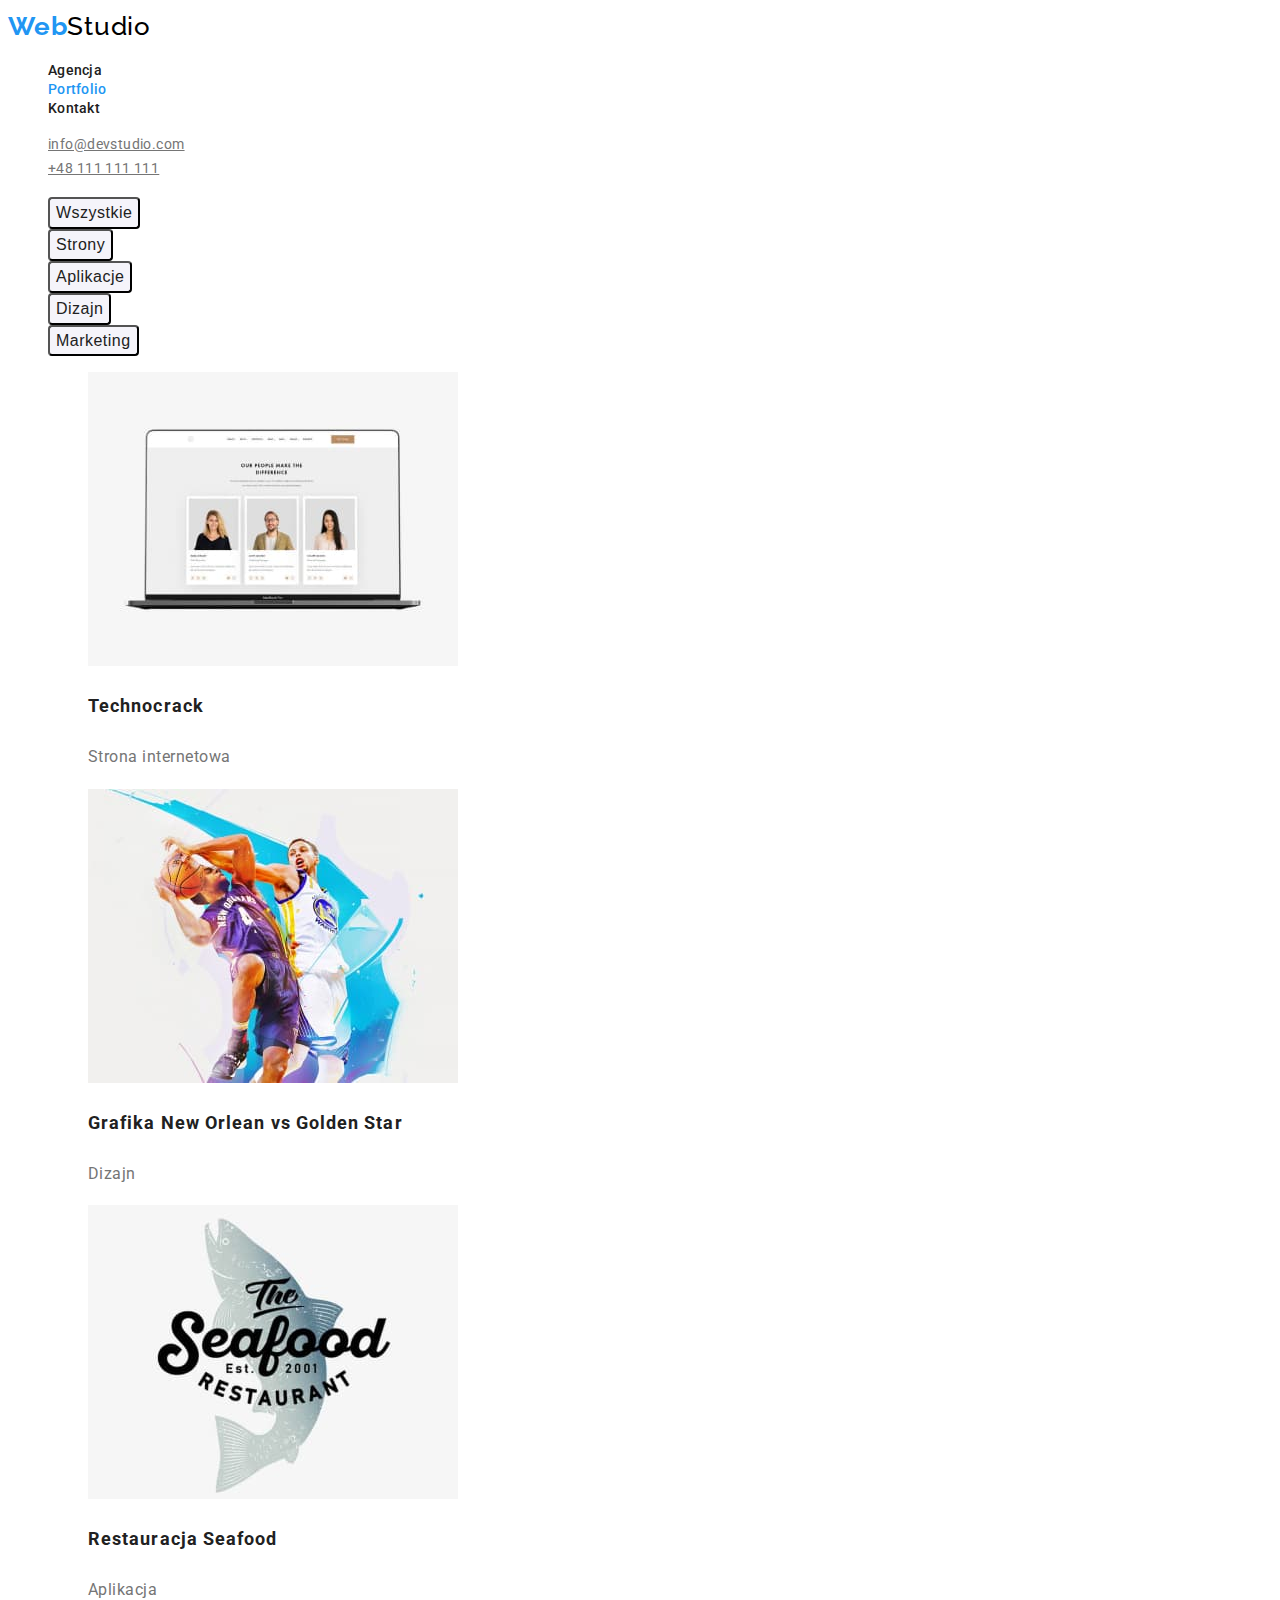
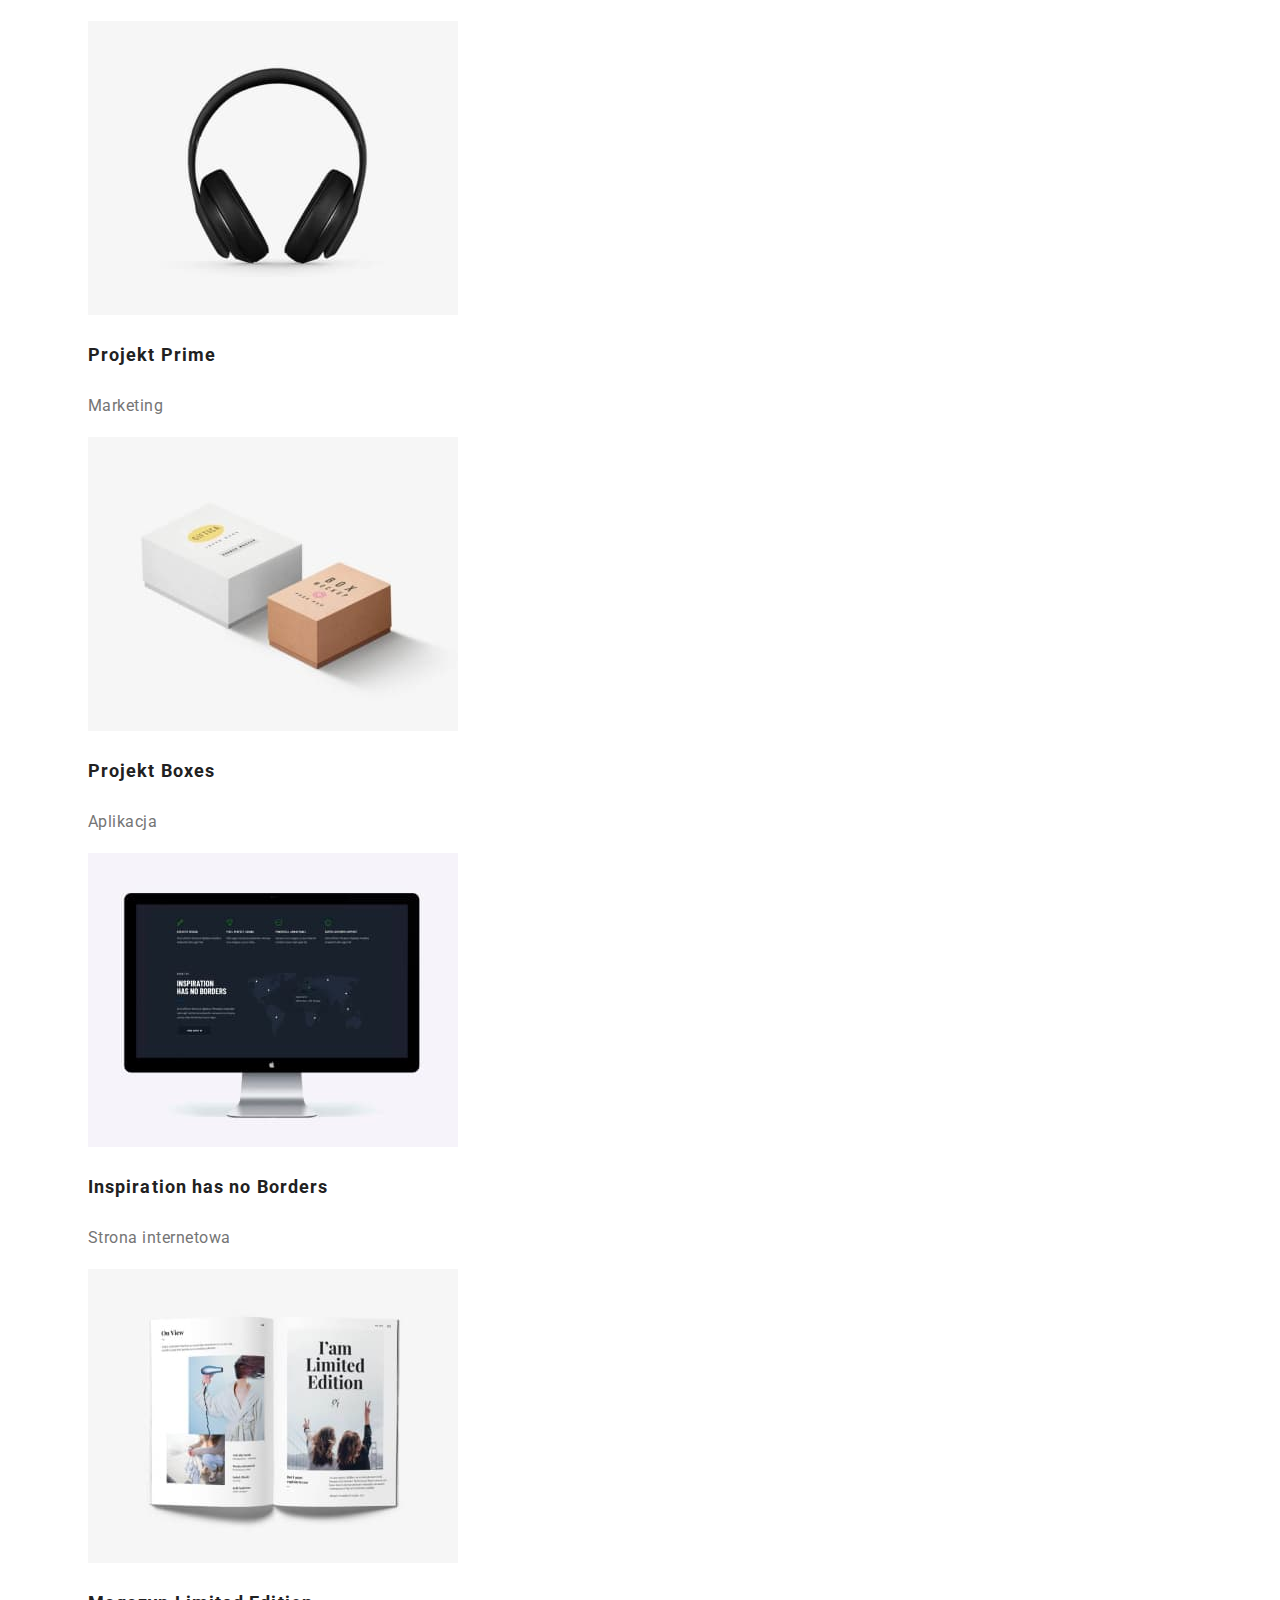
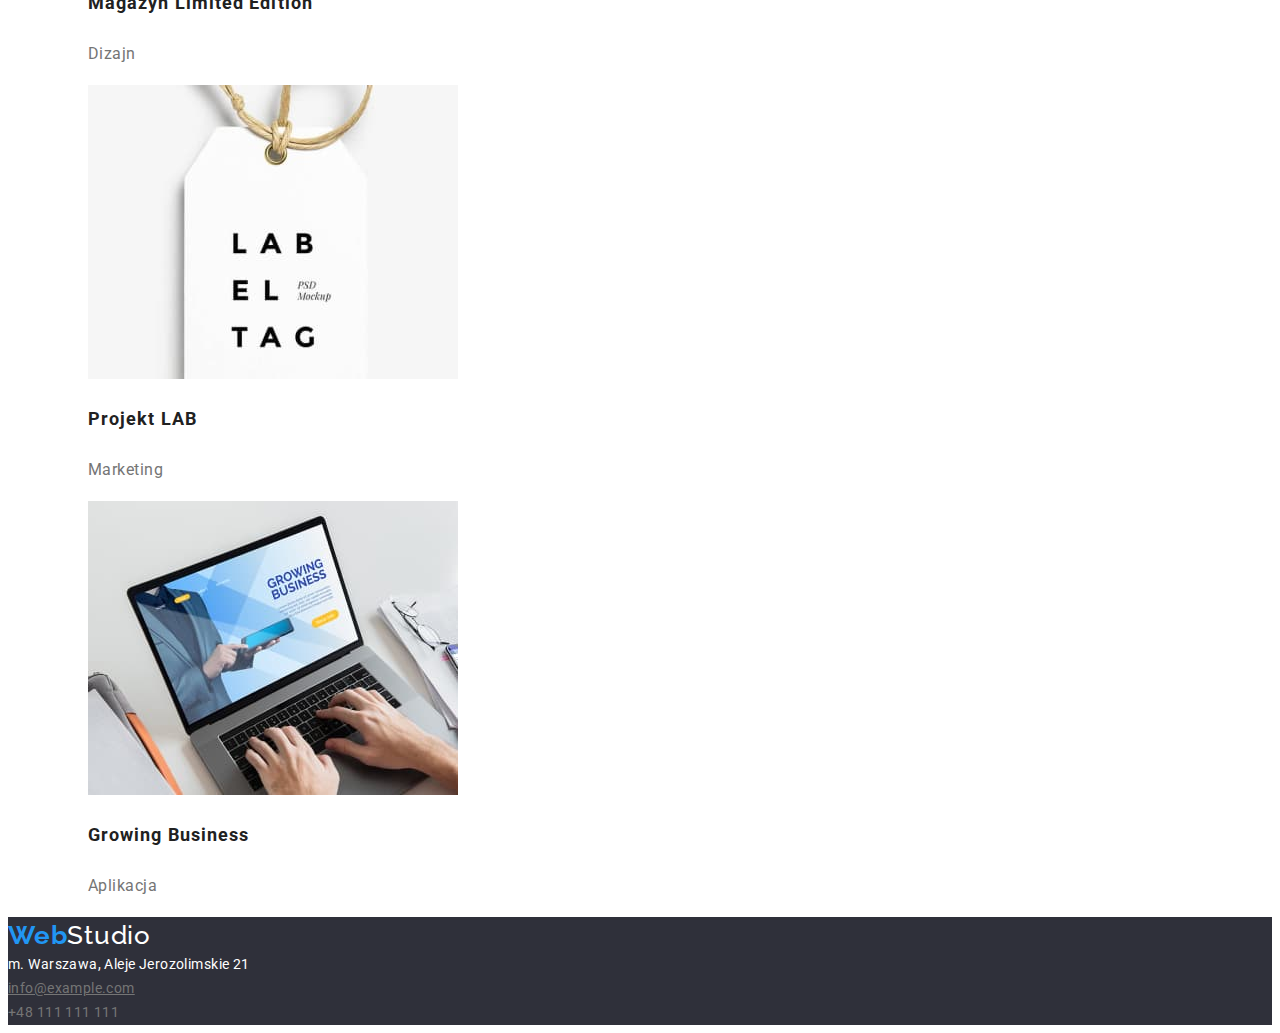
==== portfolio.html @ 679ef4de "copy" ====
<!DOCTYPE html>
<html lang="en">
  <head>
    <meta charset="UTF-8" />
    <meta http-equiv="X-UA-Compatible" content="IE=edge" />
    <meta name="viewport" content="width=device-width, initial-scale=1.0" />
    <title>Portfolio</title>
    <link rel="preconnect" href="https://fonts.googleapis.com" />
    <link rel="preconnect" href="https://fonts.gstatic.com" crossorigin />
    <link
      href="https://fonts.googleapis.com/css2?family=Raleway:wght@700&family=Roboto:wght@400;500;700;900&display=swap"
      rel="stylesheet"
    />
    <link rel="stylesheet" href="css/styles.css" />
  </head>
  <header class="header">
    <a class="link-normal" href="./index.html"
      ><span class="web-title">Web</span
      ><span class="web-title-black">Studio</span>
    </a>
    <nav>
      <ul style="list-style: none">
        <li><a class="link-normal" href="./index.html">Agencja</a></li>
        <li>
          <a class="link-normal link-current" href="./portfolio.html"
            >Portfolio</a
          >
        </li>
        <li><a class="link-normal" href="#">Kontakt</a></li>
      </ul>
    </nav>
    <ul style="list-style: none">
      <li>
        <a class="contacts" href="mailto:info@devstudio.com"
          >info@devstudio.com</a
        >
      </li>
      <li><a class="contacts" href="tel:+48111111111">+48 111 111 111</a></li>
    </ul>
  </header>
  <body>
    <main>
      <section>
        <ul style="list-style: none">
          <li>
            <button class="button-filter" type="button">Wszystkie</button>
          </li>
          <li><button class="button-filter" type="button">Strony</button></li>
          <li>
            <button class="button-filter" type="button">Aplikacje</button>
          </li>
          <li><button class="button-filter" type="button">Dizajn</button></li>
          <li>
            <button class="button-filter" type="button">Marketing</button>
          </li>
        </ul>
      </section>
      <section>
        <ul style="list-style: none">
          <li>
            <figure>
              <img
                src="./images/technocrack.jpg"
                width="370"
                height="294"
                alt="Photo of John Doe"
              />
              <figcaption>
                <p class="image-title">Technocrack</p>
                <p class="image-text">Strona internetowa</p>
              </figcaption>
            </figure>
          </li>
        </ul>
        <ul style="list-style: none">
          <li>
            <figure>
              <img
                src="./images/orlean-star.jpg"
                width="370"
                height="294"
                alt="Photo of John Doe"
              />
              <figcaption>
                <p class="image-title">Grafika New Orlean vs Golden Star</p>
                <p class="image-text">Dizajn</p>
              </figcaption>
            </figure>
          </li>
        </ul>
        <ul style="list-style: none">
          <li>
            <figure>
              <img
                src="./images/seafood.jpg"
                width="370"
                height="294"
                alt="Photo of John Doe"
              />
              <figcaption>
                <p class="image-title">Restauracja Seafood</p>
                <p class="image-text">Aplikacja</p>
              </figcaption>
            </figure>
          </li>
        </ul>
        <ul style="list-style: none">
          <li>
            <figure>
              <img
                src="./images/prime.jpg"
                width="370"
                height="294"
                alt="Photo of John Doe"
              />
              <figcaption>
                <p class="image-title">Projekt Prime</p>
                <p class="image-text">Marketing</p>
              </figcaption>
            </figure>
          </li>
        </ul>
        <ul style="list-style: none">
          <li>
            <figure>
              <img
                src="./images/boxes.jpg"
                width="370"
                height="294"
                alt="Photo of John Doe"
              />
              <figcaption>
                <p class="image-title">Projekt Boxes</p>
                <p class="image-text">Aplikacja</p>
              </figcaption>
            </figure>
          </li>
        </ul>
        <ul style="list-style: none">
          <li>
            <figure>
              <img
                src="./images/inspiration.jpg"
                width="370"
                height="294"
                alt="Photo of John Doe"
              />
              <figcaption>
                <p class="image-title">Inspiration has no Borders</p>
                <p class="image-text">Strona internetowa</p>
              </figcaption>
            </figure>
          </li>
        </ul>
        <ul style="list-style: none">
          <li>
            <figure>
              <img
                src="./images/magasine.jpg"
                width="370"
                height="294"
                alt="Photo of John Doe"
              />
              <figcaption>
                <p class="image-title">Magazyn Limited Edition</p>
                <p class="image-text">Dizajn</p>
              </figcaption>
            </figure>
          </li>
        </ul>
        <ul style="list-style: none">
          <li>
            <figure>
              <img
                src="./images/project-lab.jpg"
                width="370"
                height="294"
                alt="Photo of John Doe"
              />
              <figcaption>
                <p class="image-title">Projekt LAB</p>
                <p class="image-text">Marketing</p>
              </figcaption>
            </figure>
          </li>
        </ul>
        <ul style="list-style: none">
          <li>
            <figure>
              <img
                src="./images/growing.jpg"
                width="370"
                height="294"
                alt="Photo of John Doe"
              />
              <figcaption>
                <p class="image-title">Growing Business</p>
                <p class="image-text">Aplikacja</p>
              </figcaption>
            </figure>
          </li>
        </ul>
      </section>
    </main>
  </body>
  <footer class="footer">
    <a class="link-normal" href="./index.html"
      ><span class="web-title">Web</span
      ><span class="web-title-white">Studio</span></a
    >
    <address>
      <span class="address">m. Warszawa, Aleje Jerozolimskie 21</span><br />
      <span class="contacts mail">info@example.com</span><br />
      <span class="contacts">+48 111 111 111</span><br />
    </address>
  </footer>
</html>
---- css/styles.css ----
body {
  font-family: "Roboto", sans-serif;
  color: #212121;
}

.image-title {
  font-weight: 700;
  font-size: 18px;
  line-height: 200%;
  letter-spacing: 0.06em;
}

.image-text {
  font-size: 16px;
  line-height: 188%;
  letter-spacing: 0.03em;
  color: #757575;
}

.main-title {
  font-weight: 900;
  font-size: 44px;
  line-height: 136%;
  letter-spacing: 0.06em;
  text-transform: uppercase;
  color: #ffffff;
}
.feature-title {
  font-weight: 700;
  font-size: 14px;
  line-height: 16px;
  letter-spacing: 0.03em;
  text-transform: uppercase;
}

.feature-text {
  font-size: 14px;
  line-height: 171%;
  letter-spacing: 0.03em;
  color: #757575;
}

.subtitle {
  font-weight: 700;
  font-size: 36px;
  line-height: 42px;
  letter-spacing: 0.03em;
}

.name-title {
  font-weight: 500;
  font-size: 16px;
  line-height: 19px;
  letter-spacing: 0.03em;
}

.name-text {
  font-size: 16px;
  line-height: 19px;
  letter-spacing: 0.03em;
  color: #757575;
}

.web-title {
  font-family: "Raleway";
  text-decoration: none;
  font-weight: 700;
  font-size: 26px;
  line-height: 31px;
  letter-spacing: 0.03em;
  color: #2196f3;
}
.web-title-black {
  font-family: "Raleway";
  font-size: 26px;
  line-height: 36px;
  letter-spacing: 0.03em;
  color: #000000;
}

.web-title-white {
  font-family: "Raleway";
  font-size: 26px;
  line-height: 36px;
  letter-spacing: 0.03em;
  color: #ffffff;
}

.link-normal {
  text-decoration: none;
  color: #212121;
  font-family: "Roboto";
  font-weight: 500;
  font-size: 14px;
  line-height: 16px;
  letter-spacing: 0.02em;
}

.link-normal:hover {
  color: #2196f3;
}

.link-current {
  color: #2196f3;
}

.contacts {
  color: #757575;
  font-style: normal;
  font-family: "Roboto";
  font-size: 14px;
  line-height: 171%;
  letter-spacing: 0.03em;
}

.mail {
  text-decoration-line: underline;
}

.contacts:hover {
  color: #2196f3;
}

.button-filter:hover {
  background: #2196f3;
}
.button-filter {
  cursor: pointer;

  background: #f5f4fa;
  border-radius: 4px;
  font-weight: 500;
  font-size: 16px;
  line-height: 162%;
  letter-spacing: 0.03em;
  color: #212121;
}

.button-head {
  cursor: pointer;
  background: #2196f3;
  box-shadow: 0px 4px 4px rgba(0, 0, 0, 0.15);
  border-radius: 4px;
  font-weight: 700;
  font-size: 16px;
  line-height: 188%;
  letter-spacing: 0.06em;
  color: #ffffff;
}

.button-head:hover {
  background: #ffffff;
  color: #000000;
}

.address {
  font-family: "Roboto";
  font-style: normal;
  font-size: 14px;
  line-height: 171%;
  letter-spacing: 0.03em;
  color: #ffffff;
}

.header {
  background: #ffffff;
}

.banner {
  background: #2f303a;
}
.footer {
  background: #2f303a;
}
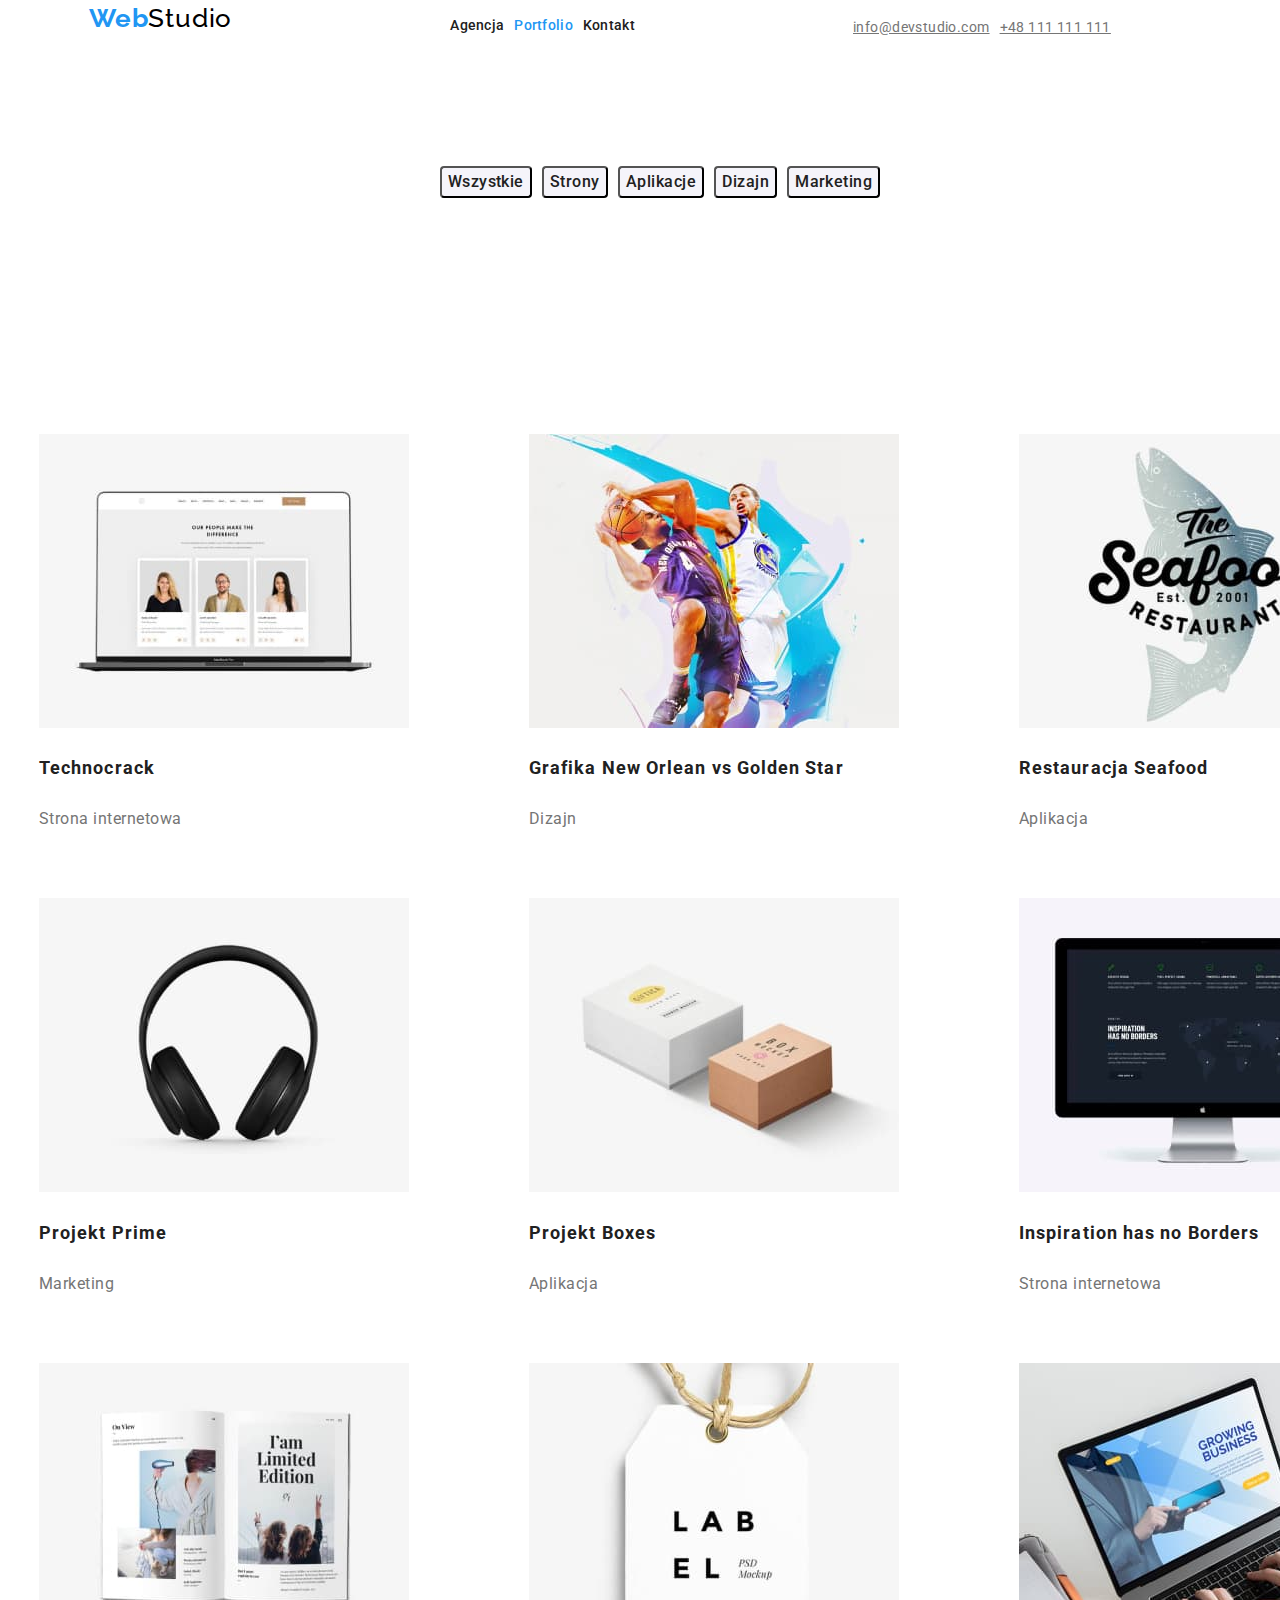
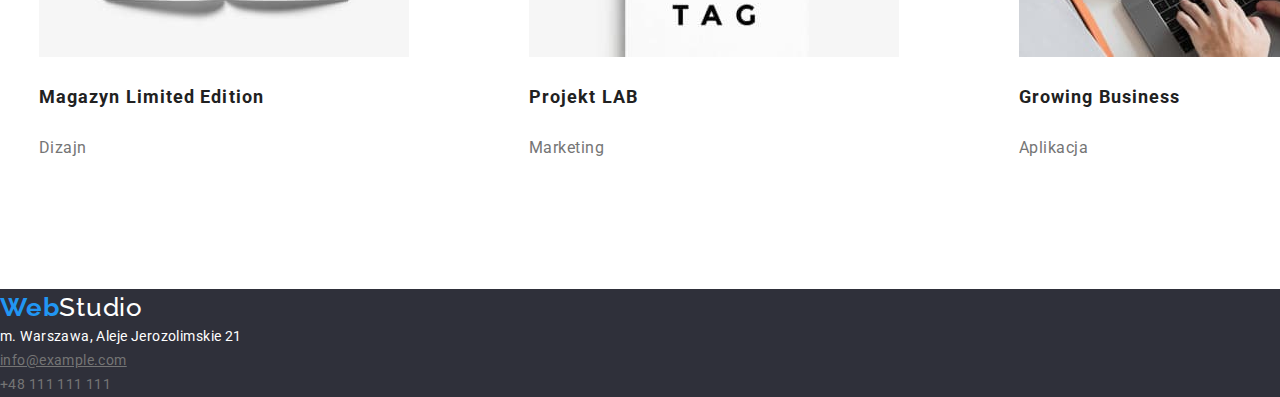
==== commit 5152caac: "flexes" ====
--- a/portfolio.html
+++ b/portfolio.html
@@ -5,6 +5,10 @@
     <meta http-equiv="X-UA-Compatible" content="IE=edge" />
     <meta name="viewport" content="width=device-width, initial-scale=1.0" />
     <title>Portfolio</title>
+    <link
+      rel="stylesheet"
+      href="https://cdnjs.cloudflare.com/ajax/libs/modern-normalize/1.1.0/modern-normalize.min.css"
+    />
     <link rel="preconnect" href="https://fonts.googleapis.com" />
     <link rel="preconnect" href="https://fonts.gstatic.com" crossorigin />
     <link
@@ -14,192 +18,206 @@
     <link rel="stylesheet" href="css/styles.css" />
   </head>
   <header class="header">
-    <a class="link-normal" href="./index.html"
-      ><span class="web-title">Web</span
-      ><span class="web-title-black">Studio</span>
-    </a>
-    <nav>
+    <div class="header-container">
+      <a class="link-normal" href="./index.html"
+        ><span class="web-title">Web</span
+        ><span class="web-title-black">Studio</span>
+      </a>
+      <nav>
+        <ul style="list-style: none">
+          <div class="header-nav-container">
+            <li><a class="link-normal" href="./index.html">Agencja</a></li>
+            <li>
+              <a class="link-normal link-current" href="./portfolio.html"
+                >Portfolio</a
+              >
+            </li>
+            <li><a class="link-normal" href="#">Kontakt</a></li>
+          </div>
+        </ul>
+      </nav>
       <ul style="list-style: none">
-        <li><a class="link-normal" href="./index.html">Agencja</a></li>
-        <li>
-          <a class="link-normal link-current" href="./portfolio.html"
-            >Portfolio</a
-          >
-        </li>
-        <li><a class="link-normal" href="#">Kontakt</a></li>
+        <div class="header-contacts-container">
+          <li>
+            <a class="contacts" href="mailto:info@devstudio.com"
+              >info@devstudio.com</a
+            >
+          </li>
+          <li>
+            <a class="contacts" href="tel:+48111111111">+48 111 111 111</a>
+          </li>
+        </div>
       </ul>
-    </nav>
-    <ul style="list-style: none">
-      <li>
-        <a class="contacts" href="mailto:info@devstudio.com"
-          >info@devstudio.com</a
-        >
-      </li>
-      <li><a class="contacts" href="tel:+48111111111">+48 111 111 111</a></li>
-    </ul>
+    </div>
   </header>
   <body>
     <main>
-      <section>
-        <ul style="list-style: none">
-          <li>
-            <button class="button-filter" type="button">Wszystkie</button>
-          </li>
-          <li><button class="button-filter" type="button">Strony</button></li>
-          <li>
-            <button class="button-filter" type="button">Aplikacje</button>
-          </li>
-          <li><button class="button-filter" type="button">Dizajn</button></li>
-          <li>
-            <button class="button-filter" type="button">Marketing</button>
-          </li>
-        </ul>
+      <section class="section">
+          <ul class="flex-buttons" style="list-style: none">
+            <li>
+              <button class="button-filter" type="button">Wszystkie</button>
+            </li>
+            <li><button class="button-filter" type="button">Strony</button></li>
+            <li>
+              <button class="button-filter" type="button">Aplikacje</button>
+            </li>
+            <li><button class="button-filter" type="button">Dizajn</button></li>
+            <li>
+              <button class="button-filter" type="button">Marketing</button>
+            </li>
+          </ul>
       </section>
-      <section>
-        <ul style="list-style: none">
-          <li>
-            <figure>
-              <img
-                src="./images/technocrack.jpg"
-                width="370"
-                height="294"
-                alt="Photo of John Doe"
-              />
-              <figcaption>
-                <p class="image-title">Technocrack</p>
-                <p class="image-text">Strona internetowa</p>
-              </figcaption>
-            </figure>
-          </li>
-        </ul>
-        <ul style="list-style: none">
-          <li>
-            <figure>
-              <img
-                src="./images/orlean-star.jpg"
-                width="370"
-                height="294"
-                alt="Photo of John Doe"
-              />
-              <figcaption>
-                <p class="image-title">Grafika New Orlean vs Golden Star</p>
-                <p class="image-text">Dizajn</p>
-              </figcaption>
-            </figure>
-          </li>
-        </ul>
-        <ul style="list-style: none">
-          <li>
-            <figure>
-              <img
-                src="./images/seafood.jpg"
-                width="370"
-                height="294"
-                alt="Photo of John Doe"
-              />
-              <figcaption>
-                <p class="image-title">Restauracja Seafood</p>
-                <p class="image-text">Aplikacja</p>
-              </figcaption>
-            </figure>
-          </li>
-        </ul>
-        <ul style="list-style: none">
-          <li>
-            <figure>
-              <img
-                src="./images/prime.jpg"
-                width="370"
-                height="294"
-                alt="Photo of John Doe"
-              />
-              <figcaption>
-                <p class="image-title">Projekt Prime</p>
-                <p class="image-text">Marketing</p>
-              </figcaption>
-            </figure>
-          </li>
-        </ul>
-        <ul style="list-style: none">
-          <li>
-            <figure>
-              <img
-                src="./images/boxes.jpg"
-                width="370"
-                height="294"
-                alt="Photo of John Doe"
-              />
-              <figcaption>
-                <p class="image-title">Projekt Boxes</p>
-                <p class="image-text">Aplikacja</p>
-              </figcaption>
-            </figure>
-          </li>
-        </ul>
-        <ul style="list-style: none">
-          <li>
-            <figure>
-              <img
-                src="./images/inspiration.jpg"
-                width="370"
-                height="294"
-                alt="Photo of John Doe"
-              />
-              <figcaption>
-                <p class="image-title">Inspiration has no Borders</p>
-                <p class="image-text">Strona internetowa</p>
-              </figcaption>
-            </figure>
-          </li>
-        </ul>
-        <ul style="list-style: none">
-          <li>
-            <figure>
-              <img
-                src="./images/magasine.jpg"
-                width="370"
-                height="294"
-                alt="Photo of John Doe"
-              />
-              <figcaption>
-                <p class="image-title">Magazyn Limited Edition</p>
-                <p class="image-text">Dizajn</p>
-              </figcaption>
-            </figure>
-          </li>
-        </ul>
-        <ul style="list-style: none">
-          <li>
-            <figure>
-              <img
-                src="./images/project-lab.jpg"
-                width="370"
-                height="294"
-                alt="Photo of John Doe"
-              />
-              <figcaption>
-                <p class="image-title">Projekt LAB</p>
-                <p class="image-text">Marketing</p>
-              </figcaption>
-            </figure>
-          </li>
-        </ul>
-        <ul style="list-style: none">
-          <li>
-            <figure>
-              <img
-                src="./images/growing.jpg"
-                width="370"
-                height="294"
-                alt="Photo of John Doe"
-              />
-              <figcaption>
-                <p class="image-title">Growing Business</p>
-                <p class="image-text">Aplikacja</p>
-              </figcaption>
-            </figure>
-          </li>
-        </ul>
+      <section class="section">
+        <div class="container">
+          <ul style="list-style: none">
+            <li>
+              <figure>
+                <img
+                  src="./images/technocrack.jpg"
+                  width="370"
+                  height="294"
+                  alt="Photo of John Doe"
+                />
+                <figcaption>
+                  <p class="image-title">Technocrack</p>
+                  <p class="image-text">Strona internetowa</p>
+                </figcaption>
+              </figure>
+            </li>
+          </ul>
+          <ul style="list-style: none">
+            <li>
+              <figure>
+                <img
+                  src="./images/orlean-star.jpg"
+                  width="370"
+                  height="294"
+                  alt="Photo of John Doe"
+                />
+                <figcaption>
+                  <p class="image-title">Grafika New Orlean vs Golden Star</p>
+                  <p class="image-text">Dizajn</p>
+                </figcaption>
+              </figure>
+            </li>
+          </ul>
+          <ul style="list-style: none">
+            <li>
+              <figure>
+                <img
+                  src="./images/seafood.jpg"
+                  width="370"
+                  height="294"
+                  alt="Photo of John Doe"
+                />
+                <figcaption>
+                  <p class="image-title">Restauracja Seafood</p>
+                  <p class="image-text">Aplikacja</p>
+                </figcaption>
+              </figure>
+            </li>
+          </ul>
+        </div>
+        <div class="container">
+          <ul style="list-style: none">
+            <li>
+              <figure>
+                <img
+                  src="./images/prime.jpg"
+                  width="370"
+                  height="294"
+                  alt="Photo of John Doe"
+                />
+                <figcaption>
+                  <p class="image-title">Projekt Prime</p>
+                  <p class="image-text">Marketing</p>
+                </figcaption>
+              </figure>
+            </li>
+          </ul>
+          <ul style="list-style: none">
+            <li>
+              <figure>
+                <img
+                  src="./images/boxes.jpg"
+                  width="370"
+                  height="294"
+                  alt="Photo of John Doe"
+                />
+                <figcaption>
+                  <p class="image-title">Projekt Boxes</p>
+                  <p class="image-text">Aplikacja</p>
+                </figcaption>
+              </figure>
+            </li>
+          </ul>
+          <ul style="list-style: none">
+            <li>
+              <figure>
+                <img
+                  src="./images/inspiration.jpg"
+                  width="370"
+                  height="294"
+                  alt="Photo of John Doe"
+                />
+                <figcaption>
+                  <p class="image-title">Inspiration has no Borders</p>
+                  <p class="image-text">Strona internetowa</p>
+                </figcaption>
+              </figure>
+            </li>
+          </ul>
+        </div>
+        <div class="container">
+          <ul style="list-style: none">
+            <li>
+              <figure>
+                <img
+                  src="./images/magasine.jpg"
+                  width="370"
+                  height="294"
+                  alt="Photo of John Doe"
+                />
+                <figcaption>
+                  <p class="image-title">Magazyn Limited Edition</p>
+                  <p class="image-text">Dizajn</p>
+                </figcaption>
+              </figure>
+            </li>
+          </ul>
+          <ul style="list-style: none">
+            <li>
+              <figure>
+                <img
+                  src="./images/project-lab.jpg"
+                  width="370"
+                  height="294"
+                  alt="Photo of John Doe"
+                />
+                <figcaption>
+                  <p class="image-title">Projekt LAB</p>
+                  <p class="image-text">Marketing</p>
+                </figcaption>
+              </figure>
+            </li>
+          </ul>
+          <ul style="list-style: none">
+            <li>
+              <figure>
+                <img
+                  src="./images/growing.jpg"
+                  width="370"
+                  height="294"
+                  alt="Photo of John Doe"
+                />
+                <figcaption>
+                  <p class="image-title">Growing Business</p>
+                  <p class="image-text">Aplikacja</p>
+                </figcaption>
+              </figure>
+            </li>
+          </ul>
+        </div>
       </section>
     </main>
   </body>
--- a/css/styles.css
+++ b/css/styles.css
@@ -172,3 +172,40 @@
 .footer {
   background: #2f303a;
 }
+/* flexbox styles */
+
+.container {
+  display: flex;
+  width: 1200px;
+  justify-content: center;
+}
+.section {
+  padding: 94px;
+}
+.header-container {
+  display: flex;
+  width: 1200px;
+  justify-content: space-around;
+  border-style: solid;
+  border-radius: 1px;
+  border-left: none;
+  border-right: none;
+  border-top: none;
+  border-bottom: #e5e5e5;
+}
+.header-nav-container {
+  display: flex;
+  gap: 10px;
+  justify-content: flex-start;
+}
+.header-contacts-container {
+  display: flex;
+  gap: 10px;
+  justify-content: flex-end;
+}
+.flex-buttons {
+  max-width: 1200px;
+  display: flex;
+  justify-content: center;
+  gap: 10px;
+}
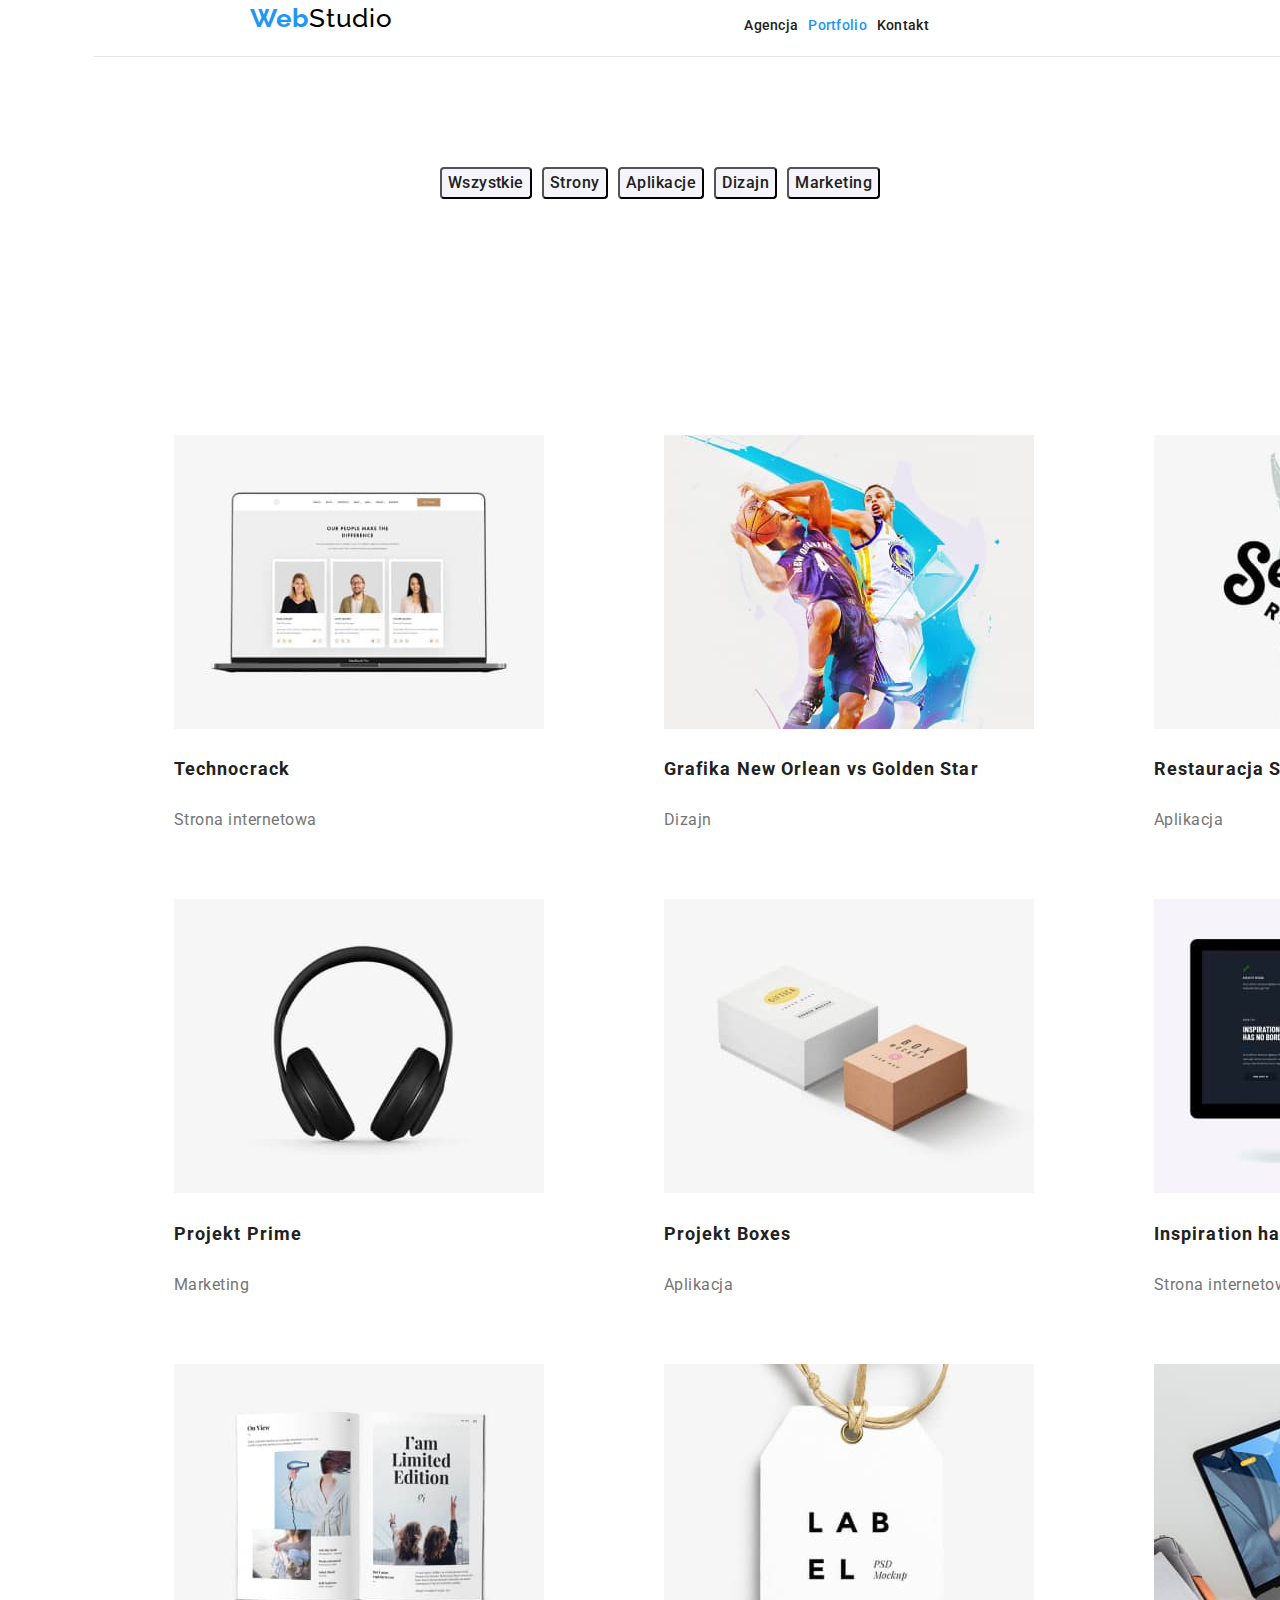
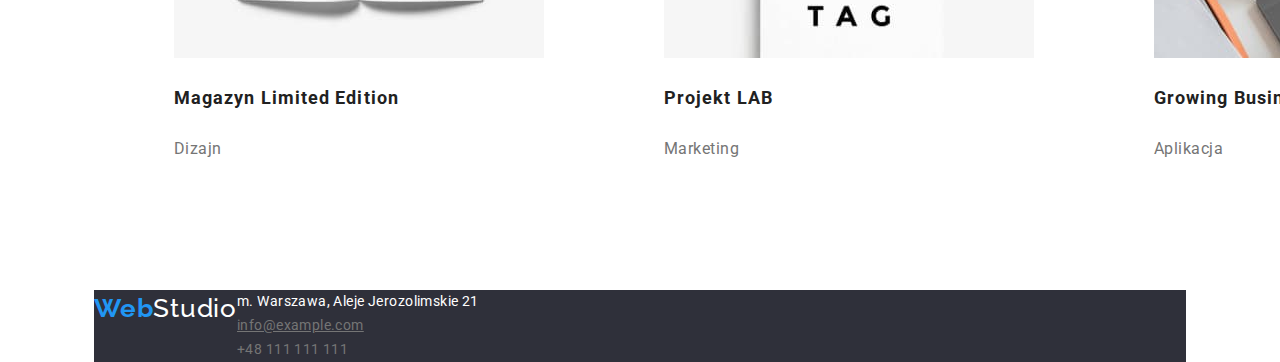
==== commit 514f06b9: "classes" ====
--- a/portfolio.html
+++ b/portfolio.html
@@ -53,19 +53,19 @@
   <body>
     <main>
       <section class="section">
-          <ul class="flex-buttons" style="list-style: none">
-            <li>
-              <button class="button-filter" type="button">Wszystkie</button>
-            </li>
-            <li><button class="button-filter" type="button">Strony</button></li>
-            <li>
-              <button class="button-filter" type="button">Aplikacje</button>
-            </li>
-            <li><button class="button-filter" type="button">Dizajn</button></li>
-            <li>
-              <button class="button-filter" type="button">Marketing</button>
-            </li>
-          </ul>
+        <ul class="flex-buttons" style="list-style: none">
+          <li>
+            <button class="button-filter" type="button">Wszystkie</button>
+          </li>
+          <li><button class="button-filter" type="button">Strony</button></li>
+          <li>
+            <button class="button-filter" type="button">Aplikacje</button>
+          </li>
+          <li><button class="button-filter" type="button">Dizajn</button></li>
+          <li>
+            <button class="button-filter" type="button">Marketing</button>
+          </li>
+        </ul>
       </section>
       <section class="section">
         <div class="container">
@@ -221,7 +221,7 @@
       </section>
     </main>
   </body>
-  <footer class="footer">
+  <footer class="footer footer-cointainer">
     <a class="link-normal" href="./index.html"
       ><span class="web-title">Web</span
       ><span class="web-title-white">Studio</span></a
--- a/css/styles.css
+++ b/css/styles.css
@@ -177,21 +177,21 @@
 .container {
   display: flex;
   width: 1200px;
-  justify-content: center;
 }
 .section {
   padding: 94px;
 }
 .header-container {
-  display: flex;
-  width: 1200px;
+  margin: 0 94px 0 94px;
+  display: flex;
+  width: 1600px;
   justify-content: space-around;
   border-style: solid;
-  border-radius: 1px;
+  border-color: #e5e5e5;
+  border-width: 1px;
   border-left: none;
   border-right: none;
   border-top: none;
-  border-bottom: #e5e5e5;
 }
 .header-nav-container {
   display: flex;
@@ -204,8 +204,12 @@
   justify-content: flex-end;
 }
 .flex-buttons {
-  max-width: 1200px;
   display: flex;
   justify-content: center;
   gap: 10px;
 }
+.footer-cointainer {
+  margin: 0 94px 0 94px;
+  max-width: 1600px;
+  display: flex;
+}
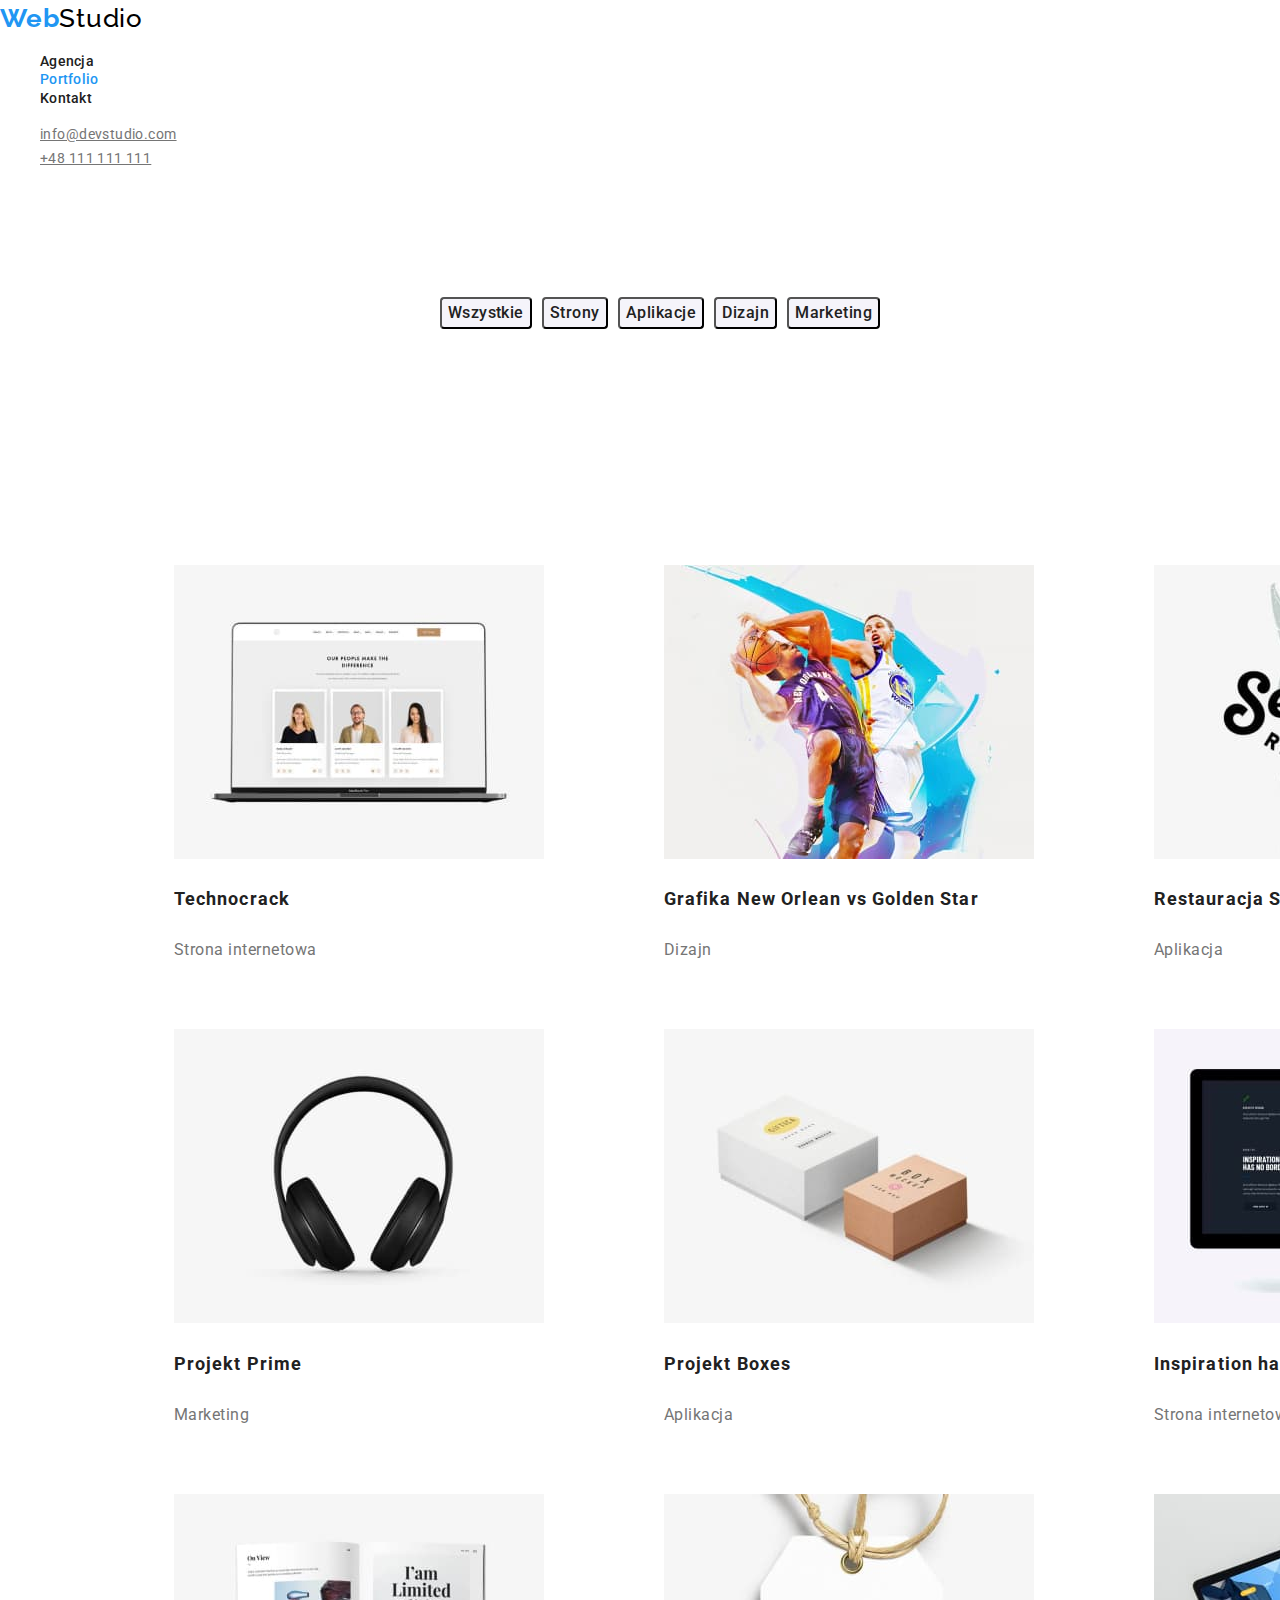
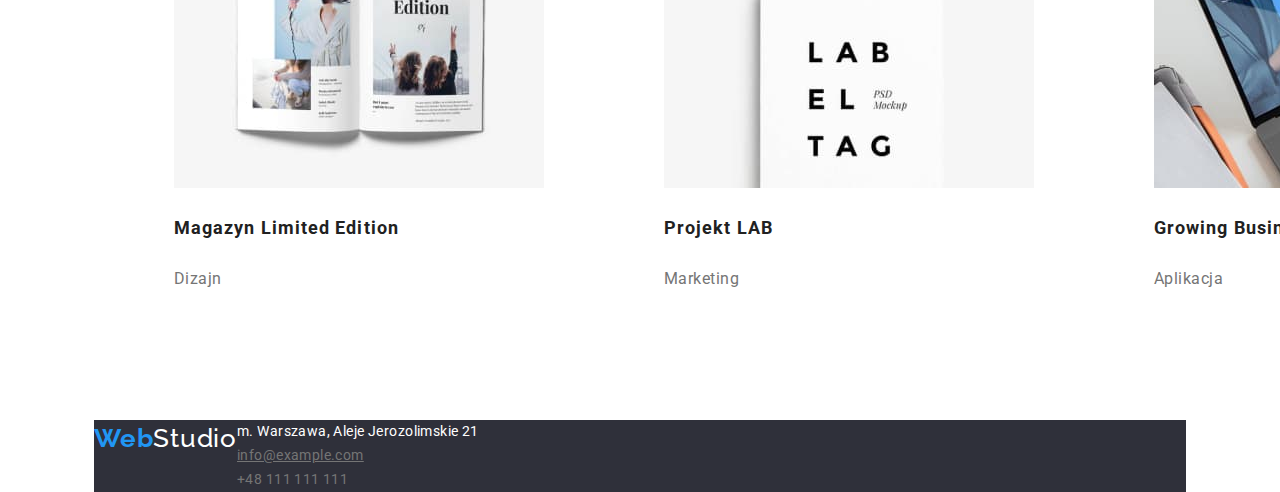
==== commit f4f93458: "-" ====
--- a/portfolio.html
+++ b/portfolio.html
@@ -18,35 +18,32 @@
     <link rel="stylesheet" href="css/styles.css" />
   </head>
   <header class="header">
-    <div class="header-container">
+    <div class="container">
+      <div>
       <a class="link-normal" href="./index.html"
         ><span class="web-title">Web</span
         ><span class="web-title-black">Studio</span>
       </a>
       <nav>
         <ul style="list-style: none">
-          <div class="header-nav-container">
-            <li><a class="link-normal" href="./index.html">Agencja</a></li>
-            <li>
-              <a class="link-normal link-current" href="./portfolio.html"
-                >Portfolio</a
-              >
-            </li>
-            <li><a class="link-normal" href="#">Kontakt</a></li>
-          </div>
+          <li><a class="link-normal" href="./index.html">Agencja</a></li>
+          <li>
+            <a class="link-normal link-current" href="./portfolio.html"
+              >Portfolio</a
+            >
+          </li>
+          <li><a class="link-normal" href="#">Kontakt</a></li>
         </ul>
       </nav>
       <ul style="list-style: none">
-        <div class="header-contacts-container">
-          <li>
-            <a class="contacts" href="mailto:info@devstudio.com"
-              >info@devstudio.com</a
-            >
-          </li>
-          <li>
-            <a class="contacts" href="tel:+48111111111">+48 111 111 111</a>
-          </li>
-        </div>
+        <li>
+          <a class="contacts" href="mailto:info@devstudio.com"
+            >info@devstudio.com</a
+          >
+        </li>
+        <li>
+          <a class="contacts" href="tel:+48111111111">+48 111 111 111</a>
+        </li>
       </ul>
     </div>
   </header>
--- a/css/styles.css
+++ b/css/styles.css
@@ -177,6 +177,7 @@
 .container {
   display: flex;
   width: 1200px;
+  box-sizing: border-box;
 }
 .section {
   padding: 94px;
@@ -184,7 +185,6 @@
 .header-container {
   margin: 0 94px 0 94px;
   display: flex;
-  width: 1600px;
   justify-content: space-around;
   border-style: solid;
   border-color: #e5e5e5;
@@ -210,6 +210,5 @@
 }
 .footer-cointainer {
   margin: 0 94px 0 94px;
-  max-width: 1600px;
-  display: flex;
-}
+  display: flex;
+}
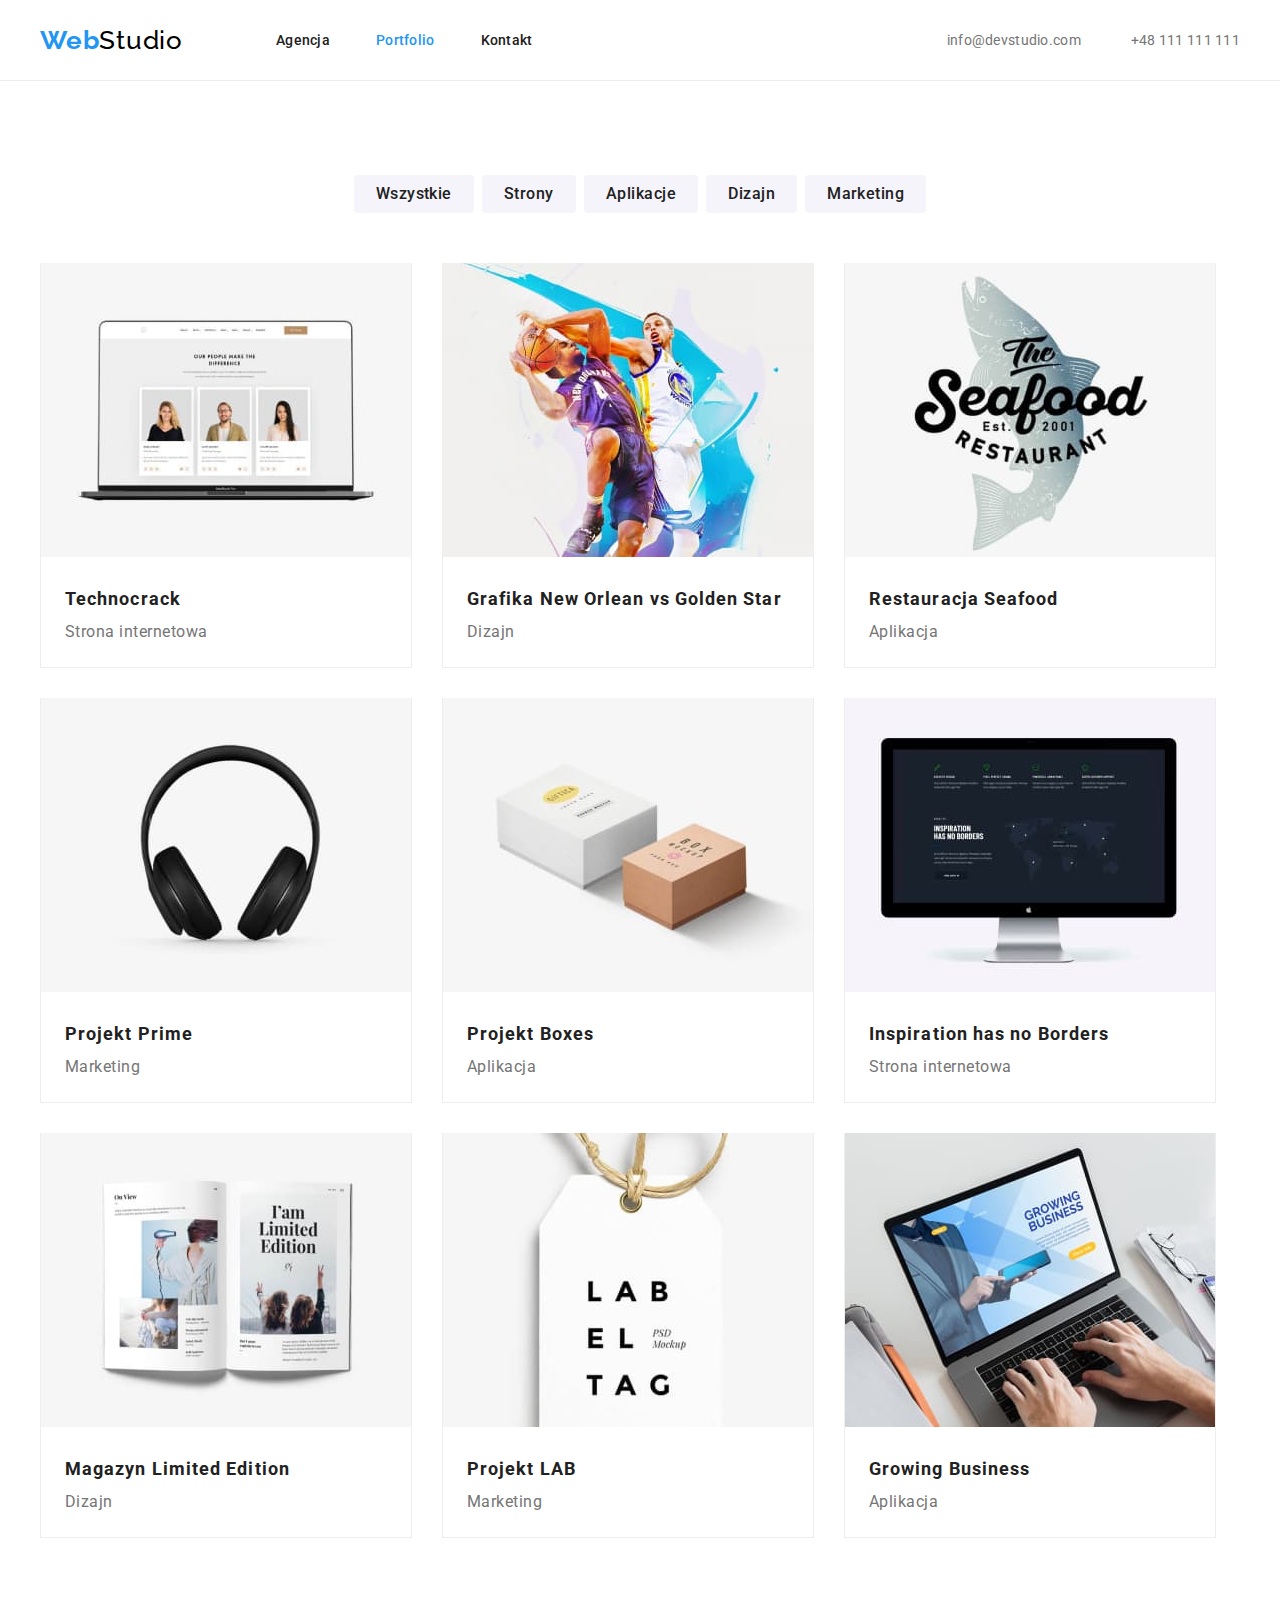
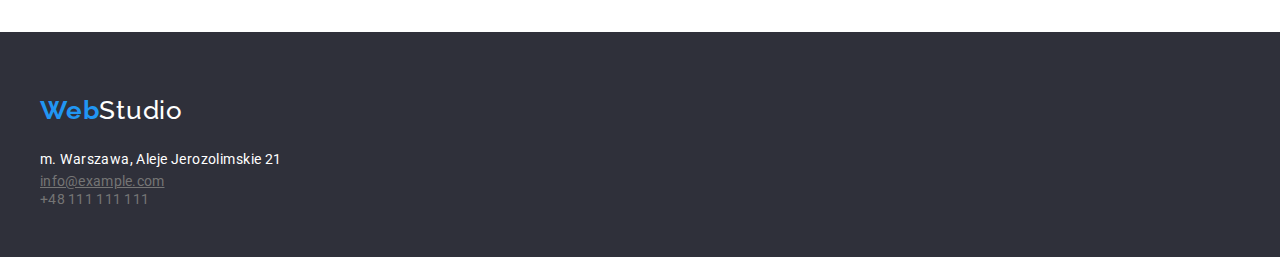
==== commit bf5307d1: "portfolio end" ====
--- a/portfolio.html
+++ b/portfolio.html
@@ -19,214 +19,198 @@
   </head>
   <header class="header">
     <div class="container">
-      <div>
-      <a class="link-normal" href="./index.html"
-        ><span class="web-title">Web</span
-        ><span class="web-title-black">Studio</span>
-      </a>
-      <nav>
-        <ul style="list-style: none">
-          <li><a class="link-normal" href="./index.html">Agencja</a></li>
+      <div class="header-container">
+        <a class="link-normal" href="./index.html"
+          ><span class="web-title">Web</span
+          ><span class="web-title-black">Studio</span>
+        </a>
+        <nav class="nav">
+          <ul class="nav-list">
+            <li><a class="link-normal" href="./index.html">Agencja</a></li>
+            <li>
+              <a class="link-normal link-current" href="./portfolio.html"
+                >Portfolio</a
+              >
+            </li>
+            <li><a class="link-normal" href="#">Kontakt</a></li>
+          </ul>
+        </nav>
+        <ul class="contact-list">
           <li>
-            <a class="link-normal link-current" href="./portfolio.html"
-              >Portfolio</a
+            <a class="contacts" href="mailto:info@devstudio.com"
+              >info@devstudio.com</a
             >
           </li>
-          <li><a class="link-normal" href="#">Kontakt</a></li>
+          <li>
+            <a class="contacts" href="tel:+48111111111">+48 111 111 111</a>
+          </li>
         </ul>
-      </nav>
-      <ul style="list-style: none">
-        <li>
-          <a class="contacts" href="mailto:info@devstudio.com"
-            >info@devstudio.com</a
-          >
-        </li>
-        <li>
-          <a class="contacts" href="tel:+48111111111">+48 111 111 111</a>
-        </li>
-      </ul>
+      </div>
     </div>
   </header>
   <body>
     <main>
       <section class="section">
-        <ul class="flex-buttons" style="list-style: none">
-          <li>
-            <button class="button-filter" type="button">Wszystkie</button>
-          </li>
-          <li><button class="button-filter" type="button">Strony</button></li>
-          <li>
-            <button class="button-filter" type="button">Aplikacje</button>
-          </li>
-          <li><button class="button-filter" type="button">Dizajn</button></li>
-          <li>
-            <button class="button-filter" type="button">Marketing</button>
-          </li>
-        </ul>
-      </section>
-      <section class="section">
         <div class="container">
-          <ul style="list-style: none">
-            <li>
-              <figure>
-                <img
-                  src="./images/technocrack.jpg"
-                  width="370"
-                  height="294"
-                  alt="Photo of John Doe"
-                />
-                <figcaption>
-                  <p class="image-title">Technocrack</p>
-                  <p class="image-text">Strona internetowa</p>
-                </figcaption>
-              </figure>
+          <ul class="flex-buttons" style="list-style: none">
+            <li>
+              <button class="button-filter" type="button">Wszystkie</button>
+            </li>
+            <li><button class="button-filter" type="button">Strony</button></li>
+            <li>
+              <button class="button-filter" type="button">Aplikacje</button>
+            </li>
+            <li><button class="button-filter" type="button">Dizajn</button></li>
+            <li>
+              <button class="button-filter" type="button">Marketing</button>
             </li>
           </ul>
-          <ul style="list-style: none">
-            <li>
-              <figure>
-                <img
-                  src="./images/orlean-star.jpg"
-                  width="370"
-                  height="294"
-                  alt="Photo of John Doe"
-                />
-                <figcaption>
-                  <p class="image-title">Grafika New Orlean vs Golden Star</p>
-                  <p class="image-text">Dizajn</p>
-                </figcaption>
-              </figure>
-            </li>
-          </ul>
-          <ul style="list-style: none">
-            <li>
-              <figure>
-                <img
-                  src="./images/seafood.jpg"
-                  width="370"
-                  height="294"
-                  alt="Photo of John Doe"
-                />
-                <figcaption>
-                  <p class="image-title">Restauracja Seafood</p>
-                  <p class="image-text">Aplikacja</p>
-                </figcaption>
-              </figure>
-            </li>
-          </ul>
-        </div>
-        <div class="container">
-          <ul style="list-style: none">
-            <li>
-              <figure>
-                <img
-                  src="./images/prime.jpg"
-                  width="370"
-                  height="294"
-                  alt="Photo of John Doe"
-                />
-                <figcaption>
-                  <p class="image-title">Projekt Prime</p>
-                  <p class="image-text">Marketing</p>
-                </figcaption>
-              </figure>
-            </li>
-          </ul>
-          <ul style="list-style: none">
-            <li>
-              <figure>
-                <img
-                  src="./images/boxes.jpg"
-                  width="370"
-                  height="294"
-                  alt="Photo of John Doe"
-                />
-                <figcaption>
-                  <p class="image-title">Projekt Boxes</p>
-                  <p class="image-text">Aplikacja</p>
-                </figcaption>
-              </figure>
-            </li>
-          </ul>
-          <ul style="list-style: none">
-            <li>
-              <figure>
-                <img
-                  src="./images/inspiration.jpg"
-                  width="370"
-                  height="294"
-                  alt="Photo of John Doe"
-                />
-                <figcaption>
-                  <p class="image-title">Inspiration has no Borders</p>
-                  <p class="image-text">Strona internetowa</p>
-                </figcaption>
-              </figure>
-            </li>
-          </ul>
-        </div>
-        <div class="container">
-          <ul style="list-style: none">
-            <li>
-              <figure>
-                <img
-                  src="./images/magasine.jpg"
-                  width="370"
-                  height="294"
-                  alt="Photo of John Doe"
-                />
-                <figcaption>
-                  <p class="image-title">Magazyn Limited Edition</p>
-                  <p class="image-text">Dizajn</p>
-                </figcaption>
-              </figure>
-            </li>
-          </ul>
-          <ul style="list-style: none">
-            <li>
-              <figure>
-                <img
-                  src="./images/project-lab.jpg"
-                  width="370"
-                  height="294"
-                  alt="Photo of John Doe"
-                />
-                <figcaption>
-                  <p class="image-title">Projekt LAB</p>
-                  <p class="image-text">Marketing</p>
-                </figcaption>
-              </figure>
-            </li>
-          </ul>
-          <ul style="list-style: none">
-            <li>
-              <figure>
-                <img
-                  src="./images/growing.jpg"
-                  width="370"
-                  height="294"
-                  alt="Photo of John Doe"
-                />
-                <figcaption>
-                  <p class="image-title">Growing Business</p>
-                  <p class="image-text">Aplikacja</p>
-                </figcaption>
-              </figure>
-            </li>
-          </ul>
+            <ul class="photos-list">
+              <li class="photos-li">
+                <figure class="fig">
+                  <img
+                    src="./images/technocrack.jpg"
+                    width="370"
+                    height="294"
+                    alt="Photo of John Doe"
+                  />
+                  <figcaption>
+                    <p class="image-title">Technocrack</p>
+                    <p class="image-text">Strona internetowa</p>
+                  </figcaption>
+                </figure>
+              </li>
+              <li class="photos-li">
+                <figure class="fig">
+                  <img
+                    src="./images/orlean-star.jpg"
+                    width="370"
+                    height="294"
+                    alt="Photo of John Doe"
+                  />
+                  <figcaption>
+                    <p class="image-title">Grafika New Orlean vs Golden Star</p>
+                    <p class="image-text">Dizajn</p>
+                  </figcaption>
+                </figure>
+              </li>
+              <li class="photos-li">
+                <figure class="fig">
+                  <img
+                    src="./images/seafood.jpg"
+                    width="370"
+                    height="294"
+                    alt="Photo of John Doe"
+                  />
+                  <figcaption>
+                    <p class="image-title">Restauracja Seafood</p>
+                    <p class="image-text">Aplikacja</p>
+                  </figcaption>
+                </figure>
+              </li>
+              <li class="photos-li">
+                <figure class="fig">
+                  <img
+                    src="./images/prime.jpg"
+                    width="370"
+                    height="294"
+                    alt="Photo of John Doe"
+                  />
+                  <figcaption>
+                    <p class="image-title">Projekt Prime</p>
+                    <p class="image-text">Marketing</p>
+                  </figcaption>
+                </figure>
+              </li>
+              <li class="photos-li">
+                <figure class="fig">
+                  <img
+                    src="./images/boxes.jpg"
+                    width="370"
+                    height="294"
+                    alt="Photo of John Doe"
+                  />
+                  <figcaption>
+                    <p class="image-title">Projekt Boxes</p>
+                    <p class="image-text">Aplikacja</p>
+                  </figcaption>
+                </figure>
+              </li>
+              <li class="photos-li">
+                <figure class="fig">
+                  <img
+                    src="./images/inspiration.jpg"
+                    width="370"
+                    height="294"
+                    alt="Photo of John Doe"
+                  />
+                  <figcaption>
+                    <p class="image-title">Inspiration has no Borders</p>
+                    <p class="image-text">Strona internetowa</p>
+                  </figcaption>
+                </figure>
+              </li>
+              <li class="photos-li">
+                <figure class="fig">
+                  <img
+                    src="./images/magasine.jpg"
+                    width="370"
+                    height="294"
+                    alt="Photo of John Doe"
+                  />
+                  <figcaption>
+                    <p class="image-title">Magazyn Limited Edition</p>
+                    <p class="image-text">Dizajn</p>
+                  </figcaption>
+                </figure>
+              </li>
+              <li class="photos-li">
+                <figure class="fig">
+                  <img
+                    src="./images/project-lab.jpg"
+                    width="370"
+                    height="294"
+                    alt="Photo of John Doe"
+                  />
+                  <figcaption>
+                    <p class="image-title">Projekt LAB</p>
+                    <p class="image-text">Marketing</p>
+                  </figcaption>
+                </figure>
+              </li>
+              <li class="photos-li">
+                <figure class="fig">
+                  <img
+                    src="./images/growing.jpg"
+                    width="370"
+                    height="294"
+                    alt="Photo of John Doe"
+                  />
+                  <figcaption>
+                    <p class="image-title">Growing Business</p>
+                    <p class="image-text">Aplikacja</p>
+                  </figcaption>
+                </figure>
+              </li>
+            </ul>
+          </div>
         </div>
       </section>
     </main>
   </body>
-  <footer class="footer footer-cointainer">
-    <a class="link-normal" href="./index.html"
-      ><span class="web-title">Web</span
-      ><span class="web-title-white">Studio</span></a
-    >
-    <address>
-      <span class="address">m. Warszawa, Aleje Jerozolimskie 21</span><br />
-      <span class="contacts mail">info@example.com</span><br />
-      <span class="contacts">+48 111 111 111</span><br />
-    </address>
+  <footer class="footer">
+    <section class="section foot-flex">
+      <div class="container">
+        <a class="link-normal" href="./index.html"
+          ><span class="web-title">Web</span
+          ><span class="web-title-white">Studio</span></a
+        >
+        <address class="address-padd">
+          <span class="address">m. Warszawa, Aleje Jerozolimskie 21</span><br />
+          <span class="contacts mail">info@example.com</span><br />
+          <span class="contacts">+48 111 111 111</span><br />
+        </address>
+      </div>
+    </section>
   </footer>
 </html>
--- a/css/styles.css
+++ b/css/styles.css
@@ -8,6 +8,7 @@
   font-size: 18px;
   line-height: 200%;
   letter-spacing: 0.06em;
+  margin: 20px 24px 0px 24px;
 }
 
 .image-text {
@@ -15,6 +16,7 @@
   line-height: 188%;
   letter-spacing: 0.03em;
   color: #757575;
+  margin: 0px 24px 0px 24px;
 }
 
 .main-title {
@@ -109,8 +111,9 @@
   font-style: normal;
   font-family: "Roboto";
   font-size: 14px;
-  line-height: 171%;
-  letter-spacing: 0.03em;
+  line-height: 16px;
+  letter-spacing: 0.02em;
+  text-decoration: none;
 }
 
 .mail {
@@ -125,15 +128,19 @@
   background: #2196f3;
 }
 .button-filter {
+  padding: 0px 22px;
   cursor: pointer;
-
+  height: 38px;
   background: #f5f4fa;
   border-radius: 4px;
   font-weight: 500;
   font-size: 16px;
   line-height: 162%;
+  text-align: center;
   letter-spacing: 0.03em;
   color: #212121;
+  border-radius: 4px;
+  border: none;
 }
 
 .button-head {
@@ -164,6 +171,10 @@
 
 .header {
   background: #ffffff;
+  max-width: 1600px;
+  margin: auto;
+  border: 1px solid #ececec;
+  border-width: 0px 0px 1px 0px;
 }
 
 .banner {
@@ -171,44 +182,84 @@
 }
 .footer {
   background: #2f303a;
+  max-width: 1600px;
+  margin: auto;
+  height: 225px;
 }
 /* flexbox styles */
+* {
+  box-sizing: border-box;
+  margin: 0;
+  padding: 0;
+}
 
 .container {
-  display: flex;
   width: 1200px;
-  box-sizing: border-box;
+  height: 100%;
+  margin: auto;
+  padding: 0px;
 }
 .section {
-  padding: 94px;
+  max-width: 1600px;
+  padding-top: 94px;
+  padding-bottom: 94px;
+  margin: auto;
 }
 .header-container {
-  margin: 0 94px 0 94px;
-  display: flex;
-  justify-content: space-around;
-  border-style: solid;
-  border-color: #e5e5e5;
-  border-width: 1px;
-  border-left: none;
-  border-right: none;
-  border-top: none;
-}
-.header-nav-container {
-  display: flex;
-  gap: 10px;
+  width: 1200px;
+  height: 80px;
+  display: flex;
+  align-items: center;
   justify-content: flex-start;
-}
-.header-contacts-container {
-  display: flex;
-  gap: 10px;
-  justify-content: flex-end;
+  gap: 93px;
+}
+
+.nav-list {
+  list-style: none;
+  display: flex;
+  gap: 46px;
+}
+
+.contact-list {
+  list-style: none;
+  display: flex;
+  gap: 50px;
+  margin-right: 0px;
+  margin-left: auto;
+}
+.photos-list {
+  display: flex;
+  height: 100%;
+  list-style: none;
+  flex-wrap: wrap;
+  column-gap: 30px;
+  gap: 30px;
+}
+
+.photos-li {
+  flex-basis: calc(100% / 3);
+  border: 1px solid #eeeeee;
+  border-width: 0px 1px 1px 1px;
+  max-width: fit-content;
+  column-gap: 30px;
+  gap: 30px;
+}
+
+.fig {
+  background: #ffffff;
+  width: 370px;
+  height: 404px;
 }
 .flex-buttons {
   display: flex;
   justify-content: center;
-  gap: 10px;
-}
-.footer-cointainer {
-  margin: 0 94px 0 94px;
-  display: flex;
-}
+  list-style: none;
+  gap: 8px;
+  padding-bottom: 50px;
+}
+.address-padd {
+  padding: 20px 0px 0px 0px;
+}
+.foot-flex {
+  padding: 60px 0px 60px 0px;
+}
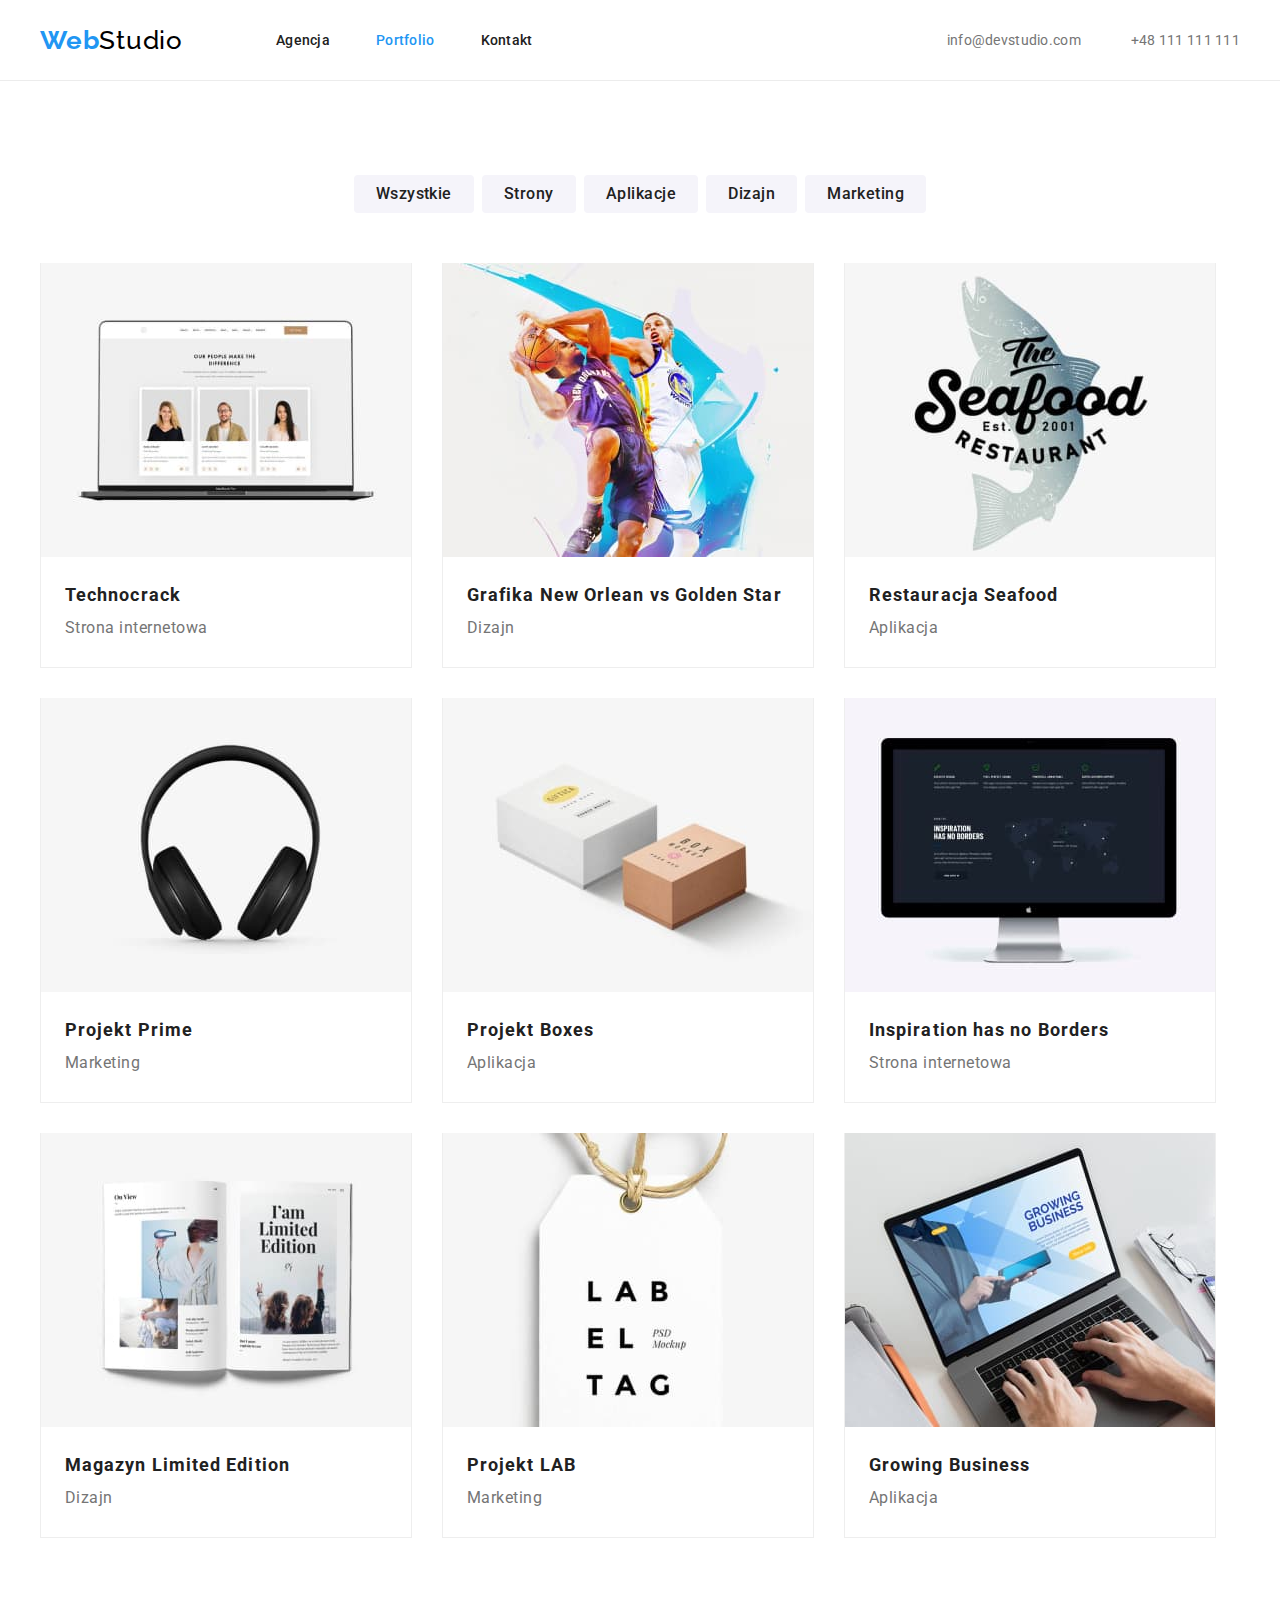
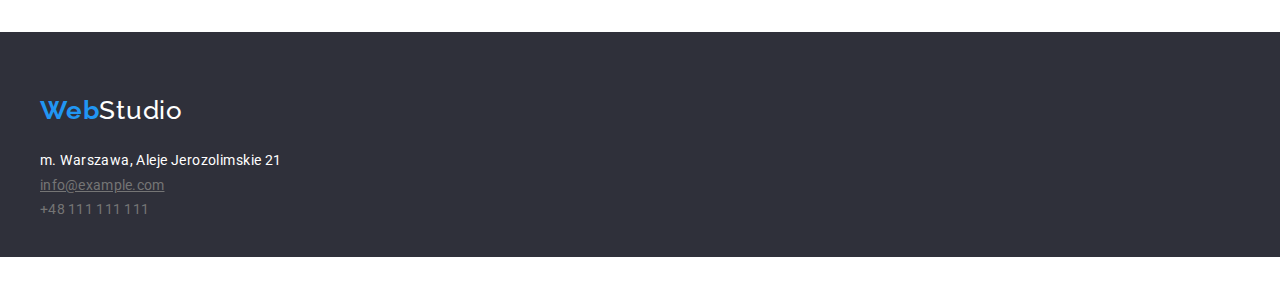
==== commit 8afd46ef: "index page flex" ====
--- a/portfolio.html
+++ b/portfolio.html
@@ -65,7 +65,7 @@
               <button class="button-filter" type="button">Marketing</button>
             </li>
           </ul>
-            <ul class="photos-list">
+            <ul class="photos-cards">
               <li class="photos-li">
                 <figure class="fig">
                   <img
@@ -199,7 +199,7 @@
     </main>
   </body>
   <footer class="footer">
-    <section class="section foot-flex">
+    <section class="section foot-padd">
       <div class="container">
         <a class="link-normal" href="./index.html"
           ><span class="web-title">Web</span
--- a/css/styles.css
+++ b/css/styles.css
@@ -2,7 +2,9 @@
   font-family: "Roboto", sans-serif;
   color: #212121;
 }
-
+img {
+  display: block;
+}
 .image-title {
   font-weight: 700;
   font-size: 18px;
@@ -22,10 +24,12 @@
 .main-title {
   font-weight: 900;
   font-size: 44px;
-  line-height: 136%;
+  line-height: 60px;
   letter-spacing: 0.06em;
   text-transform: uppercase;
   color: #ffffff;
+  align-items: center;
+  text-align: center;
 }
 .feature-title {
   font-weight: 700;
@@ -33,11 +37,13 @@
   line-height: 16px;
   letter-spacing: 0.03em;
   text-transform: uppercase;
+  padding: 0px 0px 10px 0px;
 }
 
 .feature-text {
-  font-size: 14px;
-  line-height: 171%;
+  max-width: 270px;
+  font-size: 14px;
+  line-height: 24px;
   letter-spacing: 0.03em;
   color: #757575;
 }
@@ -47,6 +53,8 @@
   font-size: 36px;
   line-height: 42px;
   letter-spacing: 0.03em;
+  text-align: center;
+  padding: 0px 0px 50px 0px;
 }
 
 .name-title {
@@ -144,15 +152,19 @@
 }
 
 .button-head {
+  width: 200px;
+  height: 50px;
   cursor: pointer;
   background: #2196f3;
   box-shadow: 0px 4px 4px rgba(0, 0, 0, 0.15);
   border-radius: 4px;
   font-weight: 700;
   font-size: 16px;
-  line-height: 188%;
+  line-height: 30px;
   letter-spacing: 0.06em;
   color: #ffffff;
+  text-align: center;
+  align-items: center;
 }
 
 .button-head:hover {
@@ -179,6 +191,7 @@
 
 .banner {
   background: #2f303a;
+  height: 600px;
 }
 .footer {
   background: #2f303a;
@@ -186,7 +199,7 @@
   margin: auto;
   height: 225px;
 }
-/* flexbox styles */
+/* flexbox main styles */
 * {
   box-sizing: border-box;
   margin: 0;
@@ -197,14 +210,15 @@
   width: 1200px;
   height: 100%;
   margin: auto;
-  padding: 0px;
-}
+}
+
 .section {
   max-width: 1600px;
-  padding-top: 94px;
-  padding-bottom: 94px;
+  padding: 94px 0px 94px 0px;
   margin: auto;
 }
+/* flexbox main styles */
+/* portolio header */
 .header-container {
   width: 1200px;
   height: 80px;
@@ -227,7 +241,9 @@
   margin-right: 0px;
   margin-left: auto;
 }
-.photos-list {
+/* portolio header */
+/* portolio photo cards */
+.photos-cards {
   display: flex;
   height: 100%;
   list-style: none;
@@ -257,9 +273,58 @@
   gap: 8px;
   padding-bottom: 50px;
 }
+/* portolio photo cards */
+/* portolio footer */
 .address-padd {
   padding: 20px 0px 0px 0px;
-}
-.foot-flex {
+  line-height: 24px;
+}
+.address-padd span {
+  margin: 9px 0px 9px 0px;
+}
+.foot-padd {
   padding: 60px 0px 60px 0px;
 }
+/* portolio footer */
+/* agencja banner */
+.banner-flex {
+  display: flex;
+  flex-direction: column;
+  align-items: center;
+  gap: 30px;
+  padding: 94px 0px 0px 0px;
+}
+.ban-tit-items {
+  justify-content: center;
+  max-width: 696px;
+  max-height: 120px;
+}
+.ban-tit-button {
+  justify-content: center;
+}
+/* agencja banner */
+/* agencja czym sie zajmujemy */
+.about-section {
+  display: flex;
+  list-style: none;
+  max-width: 1170px;
+  gap: 30px;
+}
+.about-li {
+  justify-content: space-between;
+}
+.work-section {
+  display: flex;
+  list-style: none;
+  flex-direction: column;
+  align-items: center;
+}
+.work-img {
+  display: flex;
+  list-style: none;
+  flex-direction: row;
+  gap: 30px;
+}
+.work-subtitle {
+  list-style: none;
+}
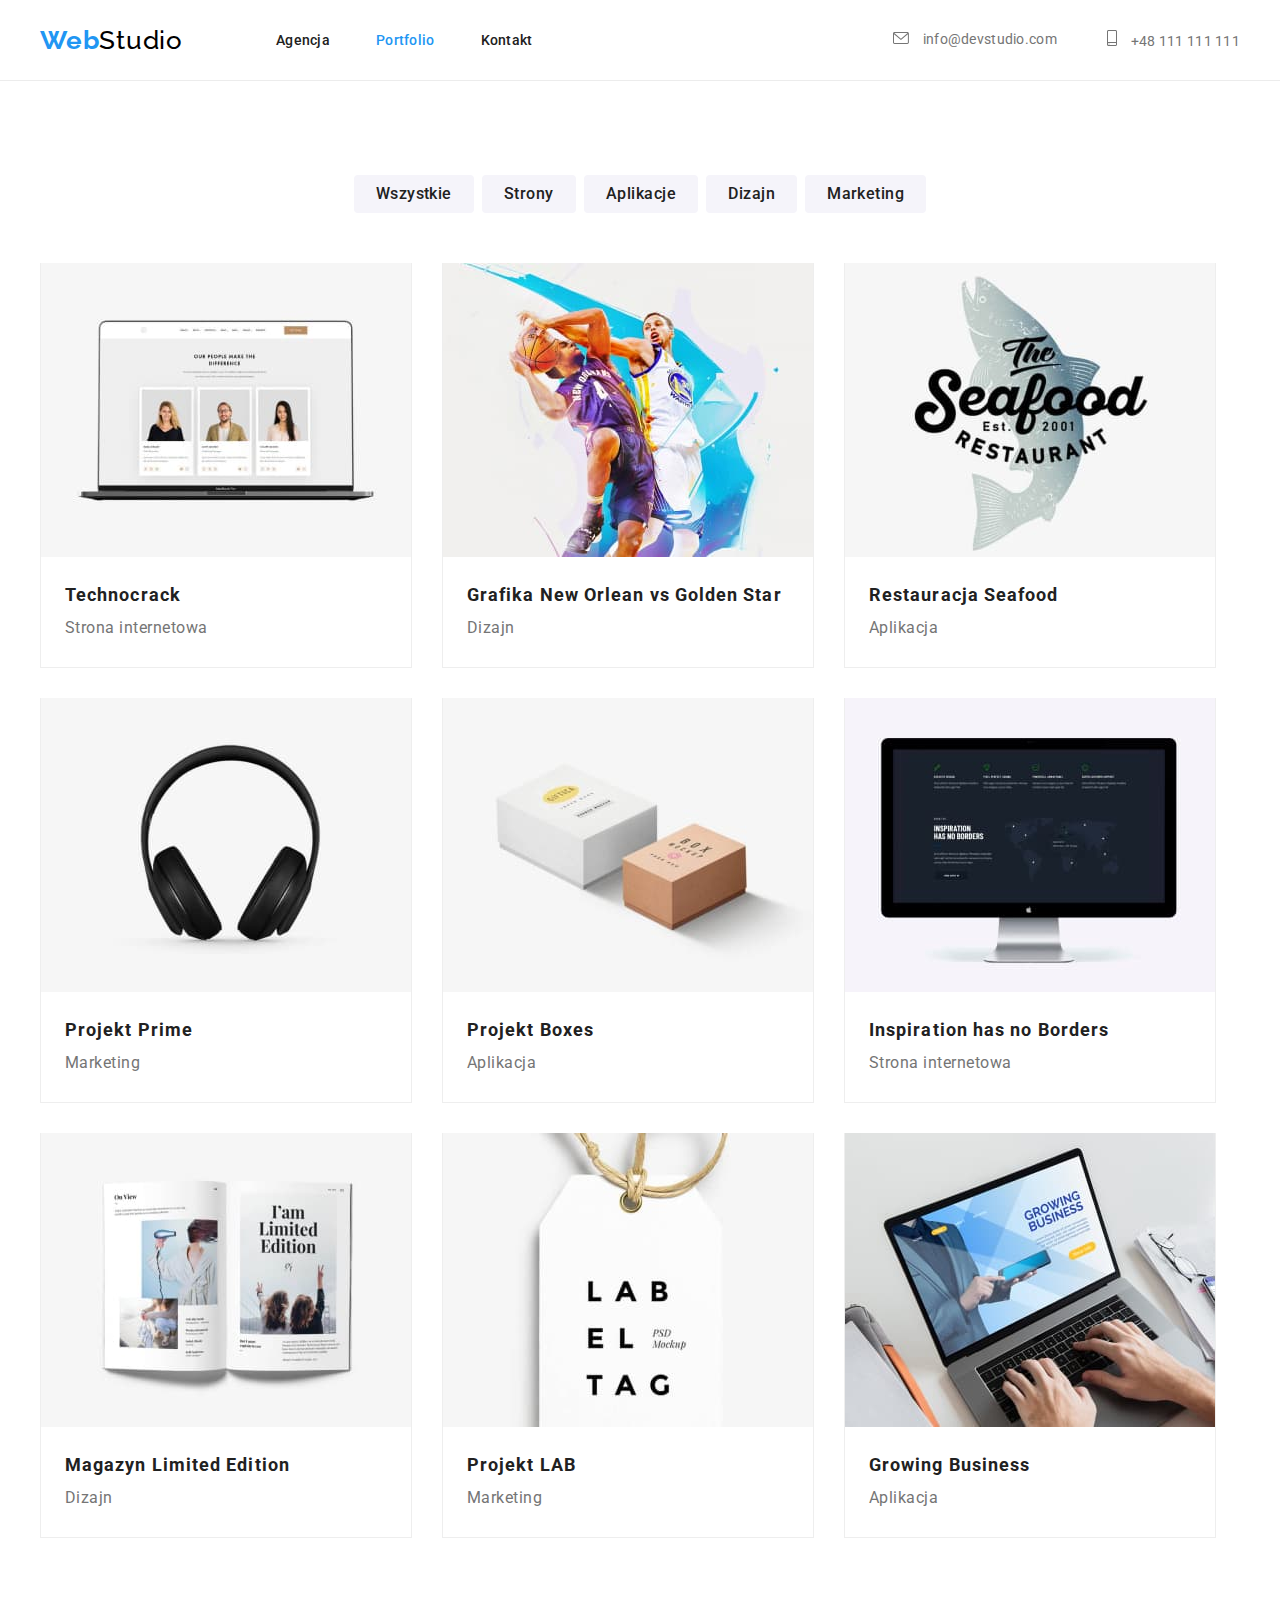
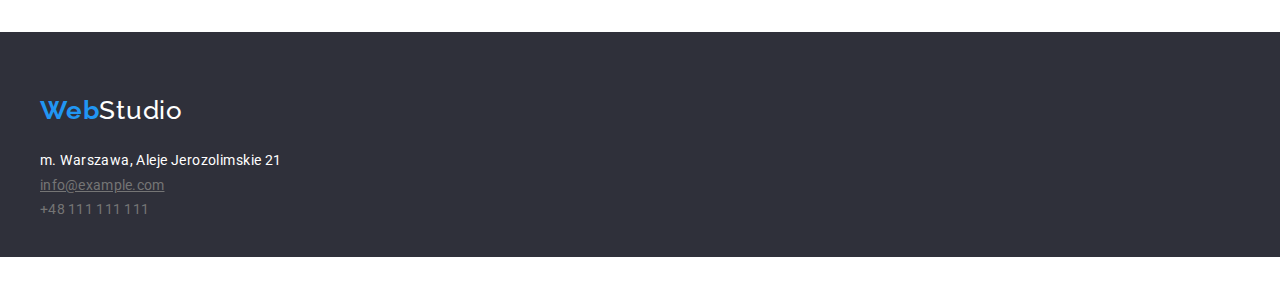
==== commit b07cd9c2: "head icons" ====
--- a/portfolio.html
+++ b/portfolio.html
@@ -37,11 +37,17 @@
         </nav>
         <ul class="contact-list">
           <li>
+            <svg class="icon-contacts" height="12px" width="16px">
+              <use href="./images/icons.svg#icon-envelope"></use>
+            </svg>
             <a class="contacts" href="mailto:info@devstudio.com"
               >info@devstudio.com</a
             >
           </li>
           <li>
+            <svg class="icon-contacts" height="16px" width="10px">
+              <use href="./images/icons.svg#icon-smartphone"></use>
+            </svg>
             <a class="contacts" href="tel:+48111111111">+48 111 111 111</a>
           </li>
         </ul>
--- a/css/styles.css
+++ b/css/styles.css
@@ -1,3 +1,4 @@
+/* html main styles */
 body {
   font-family: "Roboto", sans-serif;
   color: #212121;
@@ -62,6 +63,8 @@
   font-size: 16px;
   line-height: 19px;
   letter-spacing: 0.03em;
+  text-align: center;
+  padding: 30px 0px 10px 0px;
 }
 
 .name-text {
@@ -69,6 +72,7 @@
   line-height: 19px;
   letter-spacing: 0.03em;
   color: #757575;
+  text-align: center;
 }
 
 .web-title {
@@ -190,7 +194,15 @@
 }
 
 .banner {
-  background: #2f303a;
+  background-image: linear-gradient(
+      0deg,
+      rgba(47, 48, 58, 0.4) 0%,
+      rgba(47, 48, 58, 0.4) 100%
+    ),
+    url("../images/main-background.jpg");
+  background-repeat: no-repeat;
+  background-size: cover;
+
   height: 600px;
 }
 .footer {
@@ -199,6 +211,7 @@
   margin: auto;
   height: 225px;
 }
+/* html main styles */
 /* flexbox main styles */
 * {
   box-sizing: border-box;
@@ -274,7 +287,7 @@
   padding-bottom: 50px;
 }
 /* portolio photo cards */
-/* portolio footer */
+/*  footer */
 .address-padd {
   padding: 20px 0px 0px 0px;
   line-height: 24px;
@@ -285,7 +298,21 @@
 .foot-padd {
   padding: 60px 0px 60px 0px;
 }
-/* portolio footer */
+.foot-flex {
+  display: flex;
+  flex-direction: row;
+  gap: 70px;
+}
+.foot-item {
+  display: flex;
+  flex-direction: column;
+}
+.foot-item p {
+  color: #ffffff;
+  font-size: 14px;
+}
+
+/*  footer */
 /* agencja banner */
 .banner-flex {
   display: flex;
@@ -328,3 +355,20 @@
 .work-subtitle {
   list-style: none;
 }
+.work-img figure {
+  background: #ffffff;
+  width: 270px;
+  height: 368px;
+  box-shadow: 0px 1px 3px rgba(0, 0, 0, 0.12), 0px 1px 1px rgba(0, 0, 0, 0.14),
+    0px 2px 1px rgba(0, 0, 0, 0.2);
+  border-radius: 0px 0px 4px 4px;
+}
+
+/* icons svg  styles */
+.icon {
+}
+.icon-contacts {
+  margin-left: 0px;
+  margin-right: 10px;
+}
+/* icons svg  styles */
